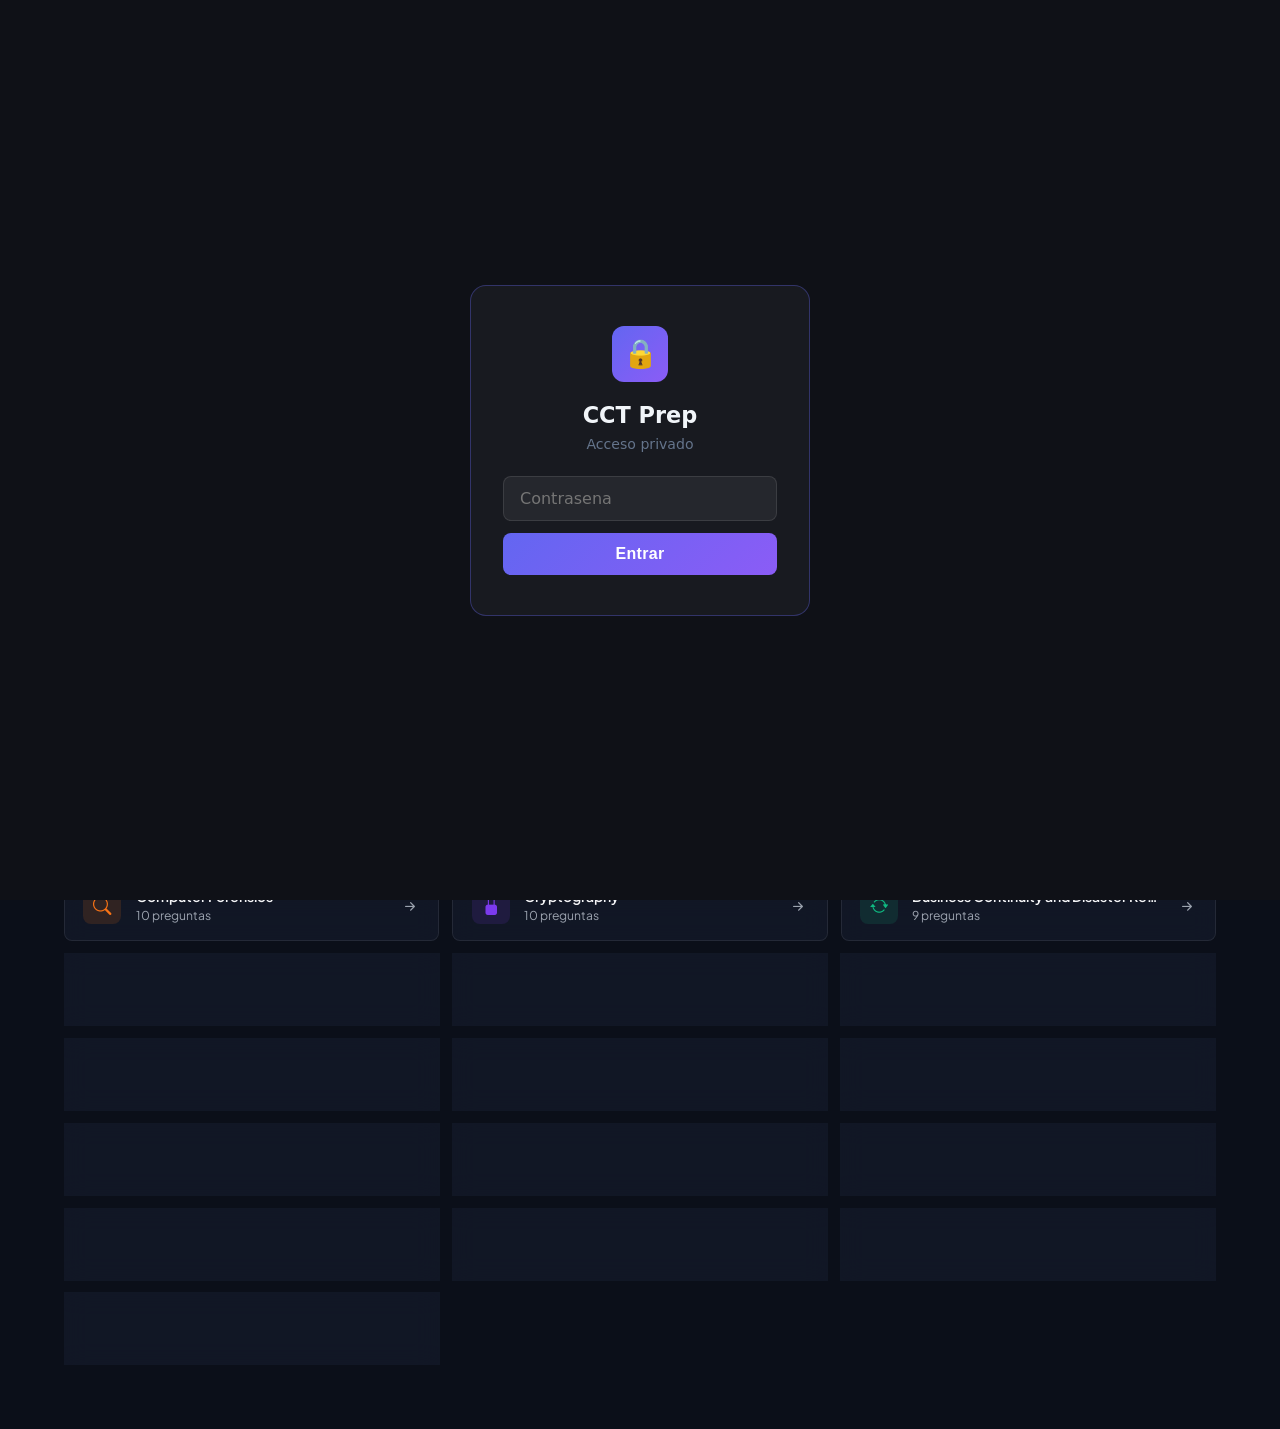
==== index.html @ 4f944b1f "Add password gate" ====
<!DOCTYPE html>
<html lang="es">
<head>
  <meta charset="UTF-8">
  <meta name="viewport" content="width=device-width, initial-scale=1.0">
  <title>CCT Prep — Dashboard</title>
  <link rel="stylesheet" href="style.css">
  <link rel="stylesheet" href="https://cdn.jsdelivr.net/npm/bootstrap-icons@1.11.3/font/bootstrap-icons.min.css">
  <link rel="manifest" href="manifest.json">
  <meta name="theme-color" content="#6366f1">
  <meta name="apple-mobile-web-app-capable" content="yes">
  <meta name="apple-mobile-web-app-status-bar-style" content="black-translucent">
  <meta name="apple-mobile-web-app-title" content="CCT Prep">
  <link rel="apple-touch-icon" href="icon-192.png">
  <script>if('serviceWorker' in navigator) navigator.serviceWorker.register('sw.js');</script>
</head>
<body>
<div id="g" style="position:fixed;inset:0;z-index:9999;background:#0f1117;display:flex;align-items:center;justify-content:center;font-family:system-ui,sans-serif;">
  <div style="background:rgba(255,255,255,0.04);border:1px solid rgba(99,102,241,0.35);border-radius:16px;padding:2.5rem 2rem;width:min(340px,90vw);text-align:center;">
    <div style="width:56px;height:56px;background:linear-gradient(135deg,#6366f1,#8b5cf6);border-radius:12px;display:flex;align-items:center;justify-content:center;margin:0 auto 1.25rem;font-size:1.75rem;">&#128274;</div>
    <h2 style="color:#f1f5f9;margin:0 0 0.5rem;font-size:1.4rem;font-weight:700;">CCT Prep</h2>
    <p style="color:#64748b;font-size:0.88rem;margin:0 0 1.5rem;">Acceso privado</p>
    <input id="pi" type="password" placeholder="Contrasena" autocomplete="current-password" autofocus
      style="width:100%;box-sizing:border-box;background:rgba(255,255,255,0.06);border:1px solid rgba(255,255,255,0.1);border-radius:8px;padding:0.75rem 1rem;color:#f1f5f9;font-size:1rem;outline:none;margin-bottom:0.75rem;font-family:inherit;">
    <button onclick="ca()"
      style="width:100%;background:linear-gradient(135deg,#6366f1,#8b5cf6);border:none;border-radius:8px;padding:0.75rem;color:white;font-size:1rem;font-weight:600;cursor:pointer;letter-spacing:0.3px;">
      Entrar
    </button>
    <p id="pe" style="color:#ef4444;font-size:0.85rem;margin:0.75rem 0 0;display:none;">Contrasena incorrecta</p>
  </div>
</div>
<script>
  (function(){
    if(localStorage.getItem('cct_auth')==='1'){
      document.getElementById('g').style.display='none';return;
    }
    document.getElementById('pi').addEventListener('keydown',function(e){
      if(e.key==='Enter')ca();
    });
  })();
  function ca(){
    if(document.getElementById('pi').value==='CCT2025'){
      localStorage.setItem('cct_auth','1');
      document.getElementById('g').style.display='none';
    }else{
      document.getElementById('pe').style.display='block';
      document.getElementById('pi').value='';
      document.getElementById('pi').focus();
    }
  }
</script>

  <nav class="navbar">
    <a href="index.html" class="brand">
      <div class="brand-icon"><i class="bi bi-shield-lock-fill"></i></div>
      <div class="brand-title">CCT<span>Prep</span></div>
    </a>
    <div class="nav-links">
      <a href="index.html" class="nav-link active"><i class="bi bi-grid-fill"></i> Inicio</a>
      <a href="quiz.html" class="nav-link"><i class="bi bi-play-circle-fill"></i> Quiz</a>
      <a href="commands.html" class="nav-link"><i class="bi bi-terminal-fill"></i> Comandos</a>
    </div>
  </nav>

  <div class="container">

    <!-- HERO -->
    <div class="hero-card">
      <div class="hero-left">
        <div class="hero-badge"><i class="bi bi-award-fill"></i> EC-Council Certification</div>
        <h1 class="hero-title">Certified<br>Cybersecurity<br>Technician <span>C|CT</span></h1>
        <p class="hero-desc">
          Practica con <strong>296</strong> preguntas distribuidas en
          <strong>22</strong> dominios del temario oficial. Repasa los fallos, aprende los comandos y llega preparado al examen.
        </p>
        <div class="hero-actions">
          <a href="quiz.html?mode=all" class="btn btn-primary btn-lg">
            <i class="bi bi-lightning-charge-fill"></i> Simulacro Completo
          </a>
          <a href="commands.html" class="btn btn-secondary btn-lg">
            <i class="bi bi-terminal-fill"></i> Estudiar Comandos
          </a>
        </div>
      </div>
      <div class="hero-right">
        <div class="hero-stats">
          <div class="hero-stat">
            <div class="hero-stat-val">296</div>
            <div class="hero-stat-lbl">Preguntas</div>
          </div>
          <div class="hero-stat-divider"></div>
          <div class="hero-stat">
            <div class="hero-stat-val">22</div>
            <div class="hero-stat-lbl">Dominios</div>
          </div>
          <div class="hero-stat-divider"></div>
          <div class="hero-stat">
            <div class="hero-stat-val" id="stat-acc">--%</div>
            <div class="hero-stat-lbl">Precisión</div>
          </div>
          <div class="hero-stat-divider"></div>
          <div class="hero-stat">
            <div class="hero-stat-val" id="stat-streak">0</div>
            <div class="hero-stat-lbl">Racha</div>
          </div>
        </div>
      </div>
    </div>

    <!-- DOMAIN GRID -->
    <div class="section-header">
      <h2 class="section-title">Practicar por Dominio</h2>
      <p class="section-subtitle">Selecciona un módulo para un quiz enfocado exclusivamente en ese área</p>
    </div>

    <div class="domain-grid">
            <a href="quiz.html?domain=Network%20Security%20Controls" class="domain-card" data-domain="Network Security Controls">
        <div class="domain-card-icon"><i class="bi bi-folder-fill"></i></div>
        <div class="domain-card-body">
          <div class="domain-card-name">Network Security Controls</div>
          <div class="domain-card-count">43 preguntas</div>
        </div>
        <div class="domain-card-arrow"><i class="bi bi-arrow-right-short"></i></div>
      </a>
      <a href="quiz.html?domain=Network%20Monitoring%20and%20Analysis" class="domain-card" data-domain="Network Monitoring and Analysis">
        <div class="domain-card-icon"><i class="bi bi-folder-fill"></i></div>
        <div class="domain-card-body">
          <div class="domain-card-name">Network Monitoring and Analysis</div>
          <div class="domain-card-count">36 preguntas</div>
        </div>
        <div class="domain-card-arrow"><i class="bi bi-arrow-right-short"></i></div>
      </a>
      <a href="quiz.html?domain=Information%20Security%20Threats%20and%20Attacks" class="domain-card" data-domain="Information Security Threats and Attacks">
        <div class="domain-card-icon"><i class="bi bi-folder-fill"></i></div>
        <div class="domain-card-body">
          <div class="domain-card-name">Information Security Threats and Attacks</div>
          <div class="domain-card-count">32 preguntas</div>
        </div>
        <div class="domain-card-arrow"><i class="bi bi-arrow-right-short"></i></div>
      </a>
      <a href="quiz.html?domain=Application%20Security%20and%20Cloud%20Computing" class="domain-card" data-domain="Application Security and Cloud Computing">
        <div class="domain-card-icon"><i class="bi bi-folder-fill"></i></div>
        <div class="domain-card-body">
          <div class="domain-card-name">Application Security and Cloud Computing</div>
          <div class="domain-card-count">25 preguntas</div>
        </div>
        <div class="domain-card-arrow"><i class="bi bi-arrow-right-short"></i></div>
      </a>
      <a href="quiz.html?domain=Data%20Security" class="domain-card" data-domain="Data Security">
        <div class="domain-card-icon"><i class="bi bi-folder-fill"></i></div>
        <div class="domain-card-body">
          <div class="domain-card-name">Data Security</div>
          <div class="domain-card-count">23 preguntas</div>
        </div>
        <div class="domain-card-arrow"><i class="bi bi-arrow-right-short"></i></div>
      </a>
      <a href="quiz.html?domain=Network%20Security%20Fundamentals" class="domain-card" data-domain="Network Security Fundamentals">
        <div class="domain-card-icon"><i class="bi bi-folder-fill"></i></div>
        <div class="domain-card-body">
          <div class="domain-card-name">Network Security Fundamentals</div>
          <div class="domain-card-count">11 preguntas</div>
        </div>
        <div class="domain-card-arrow"><i class="bi bi-arrow-right-short"></i></div>
      </a>
      <a href="quiz.html?domain=Computer%20Forensics" class="domain-card" data-domain="Computer Forensics">
        <div class="domain-card-icon"><i class="bi bi-folder-fill"></i></div>
        <div class="domain-card-body">
          <div class="domain-card-name">Computer Forensics</div>
          <div class="domain-card-count">10 preguntas</div>
        </div>
        <div class="domain-card-arrow"><i class="bi bi-arrow-right-short"></i></div>
      </a>
      <a href="quiz.html?domain=Cryptography" class="domain-card" data-domain="Cryptography">
        <div class="domain-card-icon"><i class="bi bi-folder-fill"></i></div>
        <div class="domain-card-body">
          <div class="domain-card-name">Cryptography</div>
          <div class="domain-card-count">10 preguntas</div>
        </div>
        <div class="domain-card-arrow"><i class="bi bi-arrow-right-short"></i></div>
      </a>
      <a href="quiz.html?domain=Business%20Continuity%20and%20Disaster%20Recovery" class="domain-card" data-domain="Business Continuity and Disaster Recovery">
        <div class="domain-card-icon"><i class="bi bi-folder-fill"></i></div>
        <div class="domain-card-body">
          <div class="domain-card-name">Business Continuity and Disaster Recovery</div>
          <div class="domain-card-count">9 preguntas</div>
        </div>
        <div class="domain-card-arrow"><i class="bi bi-arrow-right-short"></i></div>
      </a>
      <a href="quiz.html?domain=Risk%20Management" class="domain-card" data-domain="Risk Management">
        <div class="domain-card-icon"><i class="bi bi-folder-fill"></i></div>
        <div class="domain-card-body">
          <div class="domain-card-name">Risk Management</div>
          <div class="domain-card-count">9 preguntas</div>
        </div>
        <div class="domain-card-arrow"><i class="bi bi-arrow-right-short"></i></div>
      </a>
      <a href="quiz.html?domain=Identification%2C%20Authentication%20and%20Authorization" class="domain-card" data-domain="Identification, Authentication and Authorization">
        <div class="domain-card-icon"><i class="bi bi-folder-fill"></i></div>
        <div class="domain-card-body">
          <div class="domain-card-name">Identification, Authentication and Authorization</div>
          <div class="domain-card-count">8 preguntas</div>
        </div>
        <div class="domain-card-arrow"><i class="bi bi-arrow-right-short"></i></div>
      </a>
      <a href="quiz.html?domain=IoT%20and%20OT%20Security" class="domain-card" data-domain="IoT and OT Security">
        <div class="domain-card-icon"><i class="bi bi-folder-fill"></i></div>
        <div class="domain-card-body">
          <div class="domain-card-name">IoT and OT Security</div>
          <div class="domain-card-count">8 preguntas</div>
        </div>
        <div class="domain-card-arrow"><i class="bi bi-arrow-right-short"></i></div>
      </a>
      <a href="quiz.html?domain=Network%20Security%20Controls%20-%20Administrative" class="domain-card" data-domain="Network Security Controls - Administrative">
        <div class="domain-card-icon"><i class="bi bi-folder-fill"></i></div>
        <div class="domain-card-body">
          <div class="domain-card-name">Network Security Controls - Administrative</div>
          <div class="domain-card-count">8 preguntas</div>
        </div>
        <div class="domain-card-arrow"><i class="bi bi-arrow-right-short"></i></div>
      </a>
      <a href="quiz.html?domain=Network%20Security%20Assessment" class="domain-card" data-domain="Network Security Assessment">
        <div class="domain-card-icon"><i class="bi bi-folder-fill"></i></div>
        <div class="domain-card-body">
          <div class="domain-card-name">Network Security Assessment</div>
          <div class="domain-card-count">8 preguntas</div>
        </div>
        <div class="domain-card-arrow"><i class="bi bi-arrow-right-short"></i></div>
      </a>
      <a href="quiz.html?domain=Mobile%20Device%20Security" class="domain-card" data-domain="Mobile Device Security">
        <div class="domain-card-icon"><i class="bi bi-folder-fill"></i></div>
        <div class="domain-card-body">
          <div class="domain-card-name">Mobile Device Security</div>
          <div class="domain-card-count">8 preguntas</div>
        </div>
        <div class="domain-card-arrow"><i class="bi bi-arrow-right-short"></i></div>
      </a>
      <a href="quiz.html?domain=Incident%20Response" class="domain-card" data-domain="Incident Response">
        <div class="domain-card-icon"><i class="bi bi-folder-fill"></i></div>
        <div class="domain-card-body">
          <div class="domain-card-name">Incident Response</div>
          <div class="domain-card-count">8 preguntas</div>
        </div>
        <div class="domain-card-arrow"><i class="bi bi-arrow-right-short"></i></div>
      </a>
      <a href="quiz.html?domain=Network%20Security%20Controls%20-%20Physical" class="domain-card" data-domain="Network Security Controls - Physical">
        <div class="domain-card-icon"><i class="bi bi-folder-fill"></i></div>
        <div class="domain-card-body">
          <div class="domain-card-name">Network Security Controls - Physical</div>
          <div class="domain-card-count">8 preguntas</div>
        </div>
        <div class="domain-card-arrow"><i class="bi bi-arrow-right-short"></i></div>
      </a>
      <a href="quiz.html?domain=Wireless%20Device%20Security" class="domain-card" data-domain="Wireless Device Security">
        <div class="domain-card-icon"><i class="bi bi-folder-fill"></i></div>
        <div class="domain-card-body">
          <div class="domain-card-name">Wireless Device Security</div>
          <div class="domain-card-count">7 preguntas</div>
        </div>
        <div class="domain-card-arrow"><i class="bi bi-arrow-right-short"></i></div>
      </a>
      <a href="quiz.html?domain=Network%20Troubleshooting" class="domain-card" data-domain="Network Troubleshooting">
        <div class="domain-card-icon"><i class="bi bi-folder-fill"></i></div>
        <div class="domain-card-body">
          <div class="domain-card-name">Network Troubleshooting</div>
          <div class="domain-card-count">7 preguntas</div>
        </div>
        <div class="domain-card-arrow"><i class="bi bi-arrow-right-short"></i></div>
      </a>
      <a href="quiz.html?domain=Network%20Traffic%20Monitoring" class="domain-card" data-domain="Network Traffic Monitoring">
        <div class="domain-card-icon"><i class="bi bi-folder-fill"></i></div>
        <div class="domain-card-body">
          <div class="domain-card-name">Network Traffic Monitoring</div>
          <div class="domain-card-count">6 preguntas</div>
        </div>
        <div class="domain-card-arrow"><i class="bi bi-arrow-right-short"></i></div>
      </a>
      <a href="quiz.html?domain=Network%20Logs%20Monitoring%20and%20Analysis" class="domain-card" data-domain="Network Logs Monitoring and Analysis">
        <div class="domain-card-icon"><i class="bi bi-folder-fill"></i></div>
        <div class="domain-card-body">
          <div class="domain-card-name">Network Logs Monitoring and Analysis</div>
          <div class="domain-card-count">6 preguntas</div>
        </div>
        <div class="domain-card-arrow"><i class="bi bi-arrow-right-short"></i></div>
      </a>
      <a href="quiz.html?domain=Wireless%20Network%20Security" class="domain-card" data-domain="Wireless Network Security">
        <div class="domain-card-icon"><i class="bi bi-folder-fill"></i></div>
        <div class="domain-card-body">
          <div class="domain-card-name">Wireless Network Security</div>
          <div class="domain-card-count">6 preguntas</div>
        </div>
        <div class="domain-card-arrow"><i class="bi bi-arrow-right-short"></i></div>
      </a>
    </div>

  </div>

  <script>
    const DOMAIN_CFG = {
      'Threat': { icon: 'bi-bug-fill', c: '#ef4444', bg: 'rgba(239,68,68,.13)' },
      'Fundamental': { icon: 'bi-diagram-3-fill', c: '#6366f1', bg: 'rgba(99,102,241,.13)' },
      'Control': { icon: 'bi-shield-fill-check', c: '#8b5cf6', bg: 'rgba(139,92,246,.13)' },
      'Monitoring': { icon: 'bi-activity', c: '#06b6d4', bg: 'rgba(6,182,212,.13)' },
      'Application': { icon: 'bi-code-slash', c: '#10b981', bg: 'rgba(16,185,129,.13)' },
      'Cloud': { icon: 'bi-cloud-fill', c: '#38bdf8', bg: 'rgba(56,189,248,.13)' },
      'Data': { icon: 'bi-database-fill-lock', c: '#f59e0b', bg: 'rgba(245,158,11,.13)' },
      'Wireless': { icon: 'bi-wifi', c: '#34d399', bg: 'rgba(52,211,153,.13)' },
      'Access': { icon: 'bi-person-badge-fill', c: '#a78bfa', bg: 'rgba(167,139,250,.13)' },
      'Identification': { icon: 'bi-person-badge-fill', c: '#a78bfa', bg: 'rgba(167,139,250,.13)' },
      'IoT': { icon: 'bi-cpu-fill', c: '#fbbf24', bg: 'rgba(251,191,36,.13)' },
      'Forensic': { icon: 'bi-search', c: '#f97316', bg: 'rgba(249,115,22,.13)' },
      'Continuity': { icon: 'bi-arrow-repeat', c: '#10b981', bg: 'rgba(16,185,129,.13)' },
      'Risk': { icon: 'bi-graph-up-arrow', c: '#ec4899', bg: 'rgba(236,72,153,.13)' },
      'Cryptograph': { icon: 'bi-lock-fill', c: '#7c3aed', bg: 'rgba(124,58,237,.13)' },
      'Incident': { icon: 'bi-lightning-charge-fill', c: '#ef4444', bg: 'rgba(239,68,68,.13)' },
      'Assessment': { icon: 'bi-bullseye', c: '#f97316', bg: 'rgba(249,115,22,.13)' },
      'Mobile': { icon: 'bi-phone-fill', c: '#38bdf8', bg: 'rgba(56,189,248,.13)' },
      'Troubleshoot': { icon: 'bi-tools', c: '#6366f1', bg: 'rgba(99,102,241,.13)' },
      'Traffic': { icon: 'bi-speedometer2', c: '#06b6d4', bg: 'rgba(6,182,212,.13)' },
      'Log': { icon: 'bi-journal-code', c: '#8b5cf6', bg: 'rgba(139,92,246,.13)' },
      'Physical': { icon: 'bi-building-lock', c: '#d97706', bg: 'rgba(217,119,6,.13)' },
      'Administrative': { icon: 'bi-file-earmark-text-fill', c: '#64748b', bg: 'rgba(100,116,139,.13)' },
    };

    function getDomainCfg(name) {
      for (const [kw, cfg] of Object.entries(DOMAIN_CFG)) {
        if (name.includes(kw)) return cfg;
      }
      return { icon: 'bi-folder-fill', c: '#6366f1', bg: 'rgba(99,102,241,.13)' };
    }

    document.addEventListener('DOMContentLoaded', () => {
      document.querySelectorAll('.domain-card').forEach(card => {
        const cfg = getDomainCfg(card.dataset.domain);
        const iconEl = card.querySelector('.domain-card-icon');
        iconEl.innerHTML = `<i class="bi ${cfg.icon}"></i>`;
        iconEl.style.color = cfg.c;
        iconEl.style.background = cfg.bg;
      });

      const stats = JSON.parse(localStorage.getItem('cct_stats') || '{"attempts":0,"corrects":0,"streak":0}');
      if (stats.attempts > 0) {
        const acc = Math.round((stats.corrects / stats.attempts) * 100);
        document.getElementById('stat-acc').textContent = acc + '%';
      }
      document.getElementById('stat-streak').textContent = stats.streak || 0;
    });
  </script>
</body>
</html>
---- style.css ----
@import url('https://fonts.googleapis.com/css2?family=Plus+Jakarta+Sans:wght@300;400;500;600;700;800&display=swap');

:root {
  --bg-color: #0b0f19;
  --card-bg: rgba(22, 28, 45, 0.65);
  --card-border: rgba(255, 255, 255, 0.08);
  
  --primary: #6366f1;
  --primary-glow: rgba(99, 102, 241, 0.15);
  --primary-gradient: linear-gradient(135deg, #6366f1 0%, #8b5cf6 100%);
  
  --success: #10b981;
  --success-glow: rgba(16, 185, 129, 0.15);
  --success-border: rgba(16, 185, 129, 0.3);
  
  --danger: #ef4444;
  --danger-glow: rgba(239, 68, 68, 0.15);
  --danger-border: rgba(239, 68, 68, 0.3);
  
  --warning: #f59e0b;
  --warning-glow: rgba(245, 158, 11, 0.15);
  
  --text-main: #f3f4f6;
  --text-muted: #9ca3af;
  --text-dark: #1f2937;
  
  --font-family: 'Plus Jakarta Sans', -apple-system, BlinkMacSystemFont, "Segoe UI", Roboto, sans-serif;
  --radius-sm: 8px;
  --radius-md: 16px;
  --radius-lg: 24px;
  --shadow-premium: 0 8px 32px 0 rgba(0, 0, 0, 0.37);
  --transition: all 0.3s cubic-bezier(0.4, 0, 0.2, 1);
}

* {
  box-sizing: border-box;
  margin: 0;
  padding: 0;
}

body {
  font-family: var(--font-family);
  background-color: var(--bg-color);
  color: var(--text-main);
  min-height: 100vh;
  display: flex;
  flex-direction: column;
  overflow-x: hidden;
  background-image: 
    radial-gradient(at 0% 0%, rgba(99, 102, 241, 0.12) 0px, transparent 50%),
    radial-gradient(at 100% 100%, rgba(139, 92, 246, 0.12) 0px, transparent 50%);
  background-attachment: fixed;
}

/* Navbar */
.navbar {
  display: flex;
  justify-content: space-between;
  align-items: center;
  padding: 1.5rem 2rem;
  background: rgba(11, 15, 25, 0.7);
  backdrop-filter: blur(12px);
  -webkit-backdrop-filter: blur(12px);
  border-bottom: 1px solid var(--card-border);
  position: sticky;
  top: 0;
  z-index: 100;
}

.brand {
  display: flex;
  align-items: center;
  gap: 0.75rem;
  text-decoration: none;
  color: var(--text-main);
  font-weight: 700;
  font-size: 1.35rem;
  letter-spacing: -0.5px;
}

.brand-icon {
  background: var(--primary-gradient);
  color: white;
  width: 36px;
  height: 36px;
  border-radius: var(--radius-sm);
  display: flex;
  align-items: center;
  justify-content: center;
  font-size: 1.25rem;
  box-shadow: 0 0 15px rgba(99, 102, 241, 0.4);
}

.brand-title span {
  background: var(--primary-gradient);
  -webkit-background-clip: text;
  -webkit-text-fill-color: transparent;
}

.nav-links {
  display: flex;
  gap: 1.5rem;
  align-items: center;
}

.nav-link {
  color: var(--text-muted);
  text-decoration: none;
  font-weight: 500;
  font-size: 0.95rem;
  transition: var(--transition);
  padding: 0.5rem 1rem;
  border-radius: var(--radius-sm);
}

.nav-link:hover, .nav-link.active {
  color: var(--text-main);
  background: rgba(255, 255, 255, 0.05);
}

/* Contenedor Principal */
.container {
  width: 100%;
  max-width: 1200px;
  margin: 0 auto;
  padding: 2rem 1.5rem;
  flex: 1;
}

/* Glassmorphism Card */
.card {
  background: var(--card-bg);
  border: 1px solid var(--card-border);
  border-radius: var(--radius-md);
  padding: 2.25rem;
  backdrop-filter: blur(16px);
  -webkit-backdrop-filter: blur(16px);
  box-shadow: var(--shadow-premium);
  transition: var(--transition);
  position: relative;
  overflow: hidden;
}

.card:hover {
  border-color: rgba(99, 102, 241, 0.2);
}

/* Títulos y Subtítulos */
h1 {
  font-size: 2.5rem;
  font-weight: 800;
  margin-bottom: 0.5rem;
  letter-spacing: -1px;
  line-height: 1.2;
}

h2 {
  font-size: 1.75rem;
  font-weight: 700;
  margin-bottom: 1.5rem;
}

.lead {
  color: var(--text-muted);
  font-size: 1.1rem;
  margin-bottom: 2rem;
  line-height: 1.6;
}

/* Botones Premium */
.btn {
  display: inline-flex;
  align-items: center;
  justify-content: center;
  gap: 0.5rem;
  font-family: var(--font-family);
  font-weight: 600;
  font-size: 0.95rem;
  padding: 0.75rem 1.5rem;
  border-radius: var(--radius-sm);
  border: 1px solid transparent;
  cursor: pointer;
  transition: var(--transition);
  text-decoration: none;
}

.btn-primary {
  background: var(--primary-gradient);
  color: white;
  box-shadow: 0 4px 15px rgba(99, 102, 241, 0.35);
}

.btn-primary:hover {
  transform: translateY(-2px);
  box-shadow: 0 6px 20px rgba(99, 102, 241, 0.5);
}

.btn-secondary {
  background: rgba(255, 255, 255, 0.08);
  color: var(--text-main);
  border: 1px solid var(--card-border);
}

.btn-secondary:hover {
  background: rgba(255, 255, 255, 0.15);
  transform: translateY(-2px);
}

.btn:active {
  transform: translateY(0);
}

/* Grid del Dashboard */
.dashboard-grid {
  display: grid;
  grid-template-columns: 2fr 1fr;
  gap: 2rem;
}

@media (max-width: 900px) {
  .dashboard-grid {
    grid-template-columns: 1fr;
  }
}

.stats-panel {
  display: grid;
  grid-template-columns: repeat(auto-fit, minmax(200px, 1fr));
  gap: 1.5rem;
  margin-bottom: 2rem;
}

.stat-card {
  background: rgba(255, 255, 255, 0.03);
  border: 1px solid var(--card-border);
  border-radius: var(--radius-md);
  padding: 1.5rem;
  text-align: center;
  transition: var(--transition);
}

.stat-card:hover {
  transform: translateY(-4px);
  background: rgba(255, 255, 255, 0.05);
}

.stat-value {
  font-size: 2.25rem;
  font-weight: 800;
  margin-bottom: 0.25rem;
  background: var(--primary-gradient);
  -webkit-background-clip: text;
  -webkit-text-fill-color: transparent;
}

.stat-label {
  font-size: 0.85rem;
  color: var(--text-muted);
  text-transform: uppercase;
  letter-spacing: 1px;
}

/* Selección de Dominios */
.domain-list {
  display: flex;
  flex-direction: column;
  gap: 1rem;
}

.domain-item {
  display: flex;
  justify-content: space-between;
  align-items: center;
  padding: 1rem 1.25rem;
  background: rgba(255, 255, 255, 0.03);
  border: 1px solid var(--card-border);
  border-radius: var(--radius-sm);
  cursor: pointer;
  transition: var(--transition);
}

.domain-item:hover {
  background: rgba(99, 102, 241, 0.06);
  border-color: rgba(99, 102, 241, 0.3);
  transform: translateX(5px);
}

.domain-info {
  display: flex;
  align-items: center;
  gap: 0.75rem;
}

.domain-icon {
  color: var(--primary);
  font-size: 1.2rem;
}

.domain-name {
  font-weight: 600;
  font-size: 0.95rem;
}

.domain-badge {
  background: rgba(99, 102, 241, 0.15);
  color: var(--primary);
  padding: 0.25rem 0.6rem;
  border-radius: 20px;
  font-size: 0.8rem;
  font-weight: 600;
}

/* Quiz Interface */
.quiz-header {
  display: flex;
  justify-content: space-between;
  align-items: center;
  margin-bottom: 1.75rem;
  border-bottom: 1px solid var(--card-border);
  padding-bottom: 1rem;
}

.quiz-meta {
  display: flex;
  gap: 1rem;
  align-items: center;
}

.progress-bar-container {
  width: 100%;
  height: 6px;
  background: rgba(255, 255, 255, 0.08);
  border-radius: 10px;
  margin-bottom: 2rem;
  overflow: hidden;
}

.progress-bar-fill {
  height: 100%;
  background: var(--primary-gradient);
  width: 0%;
  transition: width 0.4s cubic-bezier(0.4, 0, 0.2, 1);
  box-shadow: 0 0 10px rgba(99, 102, 241, 0.5);
}

.question-domain {
  display: inline-block;
  padding: 0.35rem 0.75rem;
  background: rgba(99, 102, 241, 0.12);
  color: var(--primary);
  border-radius: 20px;
  font-size: 0.75rem;
  font-weight: 700;
  text-transform: uppercase;
  letter-spacing: 1px;
  margin-bottom: 1.25rem;
}

.question-text {
  font-size: 1.35rem;
  font-weight: 600;
  line-height: 1.5;
  margin-bottom: 2rem;
}

/* Opciones del Quiz */
.options-list {
  display: flex;
  flex-direction: column;
  gap: 1rem;
  margin-bottom: 2rem;
}

.option-card {
  display: flex;
  align-items: flex-start;
  gap: 1rem;
  padding: 1.15rem 1.5rem;
  background: rgba(255, 255, 255, 0.03);
  border: 1px solid var(--card-border);
  border-radius: var(--radius-sm);
  cursor: pointer;
  transition: var(--transition);
  text-align: left;
}

.option-card:hover {
  background: rgba(255, 255, 255, 0.06);
  border-color: rgba(255, 255, 255, 0.2);
}

.option-letter {
  background: rgba(255, 255, 255, 0.08);
  color: var(--text-main);
  width: 28px;
  height: 28px;
  border-radius: 50%;
  display: flex;
  align-items: center;
  justify-content: center;
  font-weight: 700;
  font-size: 0.85rem;
  flex-shrink: 0;
  transition: var(--transition);
}

.option-card.selected {
  background: var(--primary-glow);
  border-color: var(--primary);
}

.option-card.selected .option-letter {
  background: var(--primary);
  color: white;
}

/* Clases de Feedback */
.option-card.correct {
  background: var(--success-glow) !important;
  border-color: var(--success) !important;
}

.option-card.correct .option-letter {
  background: var(--success) !important;
  color: white !important;
}

.option-card.incorrect {
  background: var(--danger-glow) !important;
  border-color: var(--danger) !important;
}

.option-card.incorrect .option-letter {
  background: var(--danger) !important;
  color: white !important;
}

.feedback-area {
  margin-top: 1.5rem;
  padding: 1.5rem;
  border-radius: var(--radius-sm);
  border: 1px dashed transparent;
  display: none;
  animation: slideIn 0.3s cubic-bezier(0.4, 0, 0.2, 1);
}

.feedback-area.correct {
  background: rgba(16, 185, 129, 0.06);
  border-color: var(--success-border);
  display: block;
}

.feedback-area.incorrect {
  background: rgba(239, 68, 68, 0.06);
  border-color: var(--danger-border);
  display: block;
}

.feedback-title {
  display: flex;
  align-items: center;
  gap: 0.5rem;
  font-weight: 700;
  font-size: 1.05rem;
  margin-bottom: 0.5rem;
}

.feedback-area.correct .feedback-title {
  color: var(--success);
}

.feedback-area.incorrect .feedback-title {
  color: var(--danger);
}

.feedback-text {
  font-size: 0.95rem;
  line-height: 1.5;
}

/* Footer de Control */
.quiz-controls {
  display: flex;
  justify-content: space-between;
  align-items: center;
  border-top: 1px solid var(--card-border);
  padding-top: 1.5rem;
  margin-top: 2rem;
}

.quiz-summary-stats {
  display: flex;
  gap: 1.5rem;
  font-size: 0.9rem;
  color: var(--text-muted);
}

.summary-stat span {
  font-weight: 700;
  color: var(--text-main);
}

/* Consola de Administración */
.admin-tabs {
  display: flex;
  gap: 1rem;
  margin-bottom: 2rem;
  border-bottom: 1px solid var(--card-border);
  padding-bottom: 1rem;
}

.admin-tab {
  background: transparent;
  border: none;
  color: var(--text-muted);
  font-family: var(--font-family);
  font-weight: 600;
  font-size: 1rem;
  padding: 0.5rem 1rem;
  cursor: pointer;
  position: relative;
  transition: var(--transition);
}

.admin-tab.active {
  color: var(--text-main);
}

.admin-tab.active::after {
  content: '';
  position: absolute;
  bottom: -17px;
  left: 0;
  right: 0;
  height: 2px;
  background: var(--primary-gradient);
}

.admin-section {
  display: none;
}

.admin-section.active {
  display: block;
}

.form-group {
  margin-bottom: 1.5rem;
}

.form-group label {
  display: block;
  font-size: 0.9rem;
  font-weight: 600;
  margin-bottom: 0.5rem;
  color: var(--text-muted);
}

.form-control {
  width: 100%;
  background: rgba(255, 255, 255, 0.04);
  border: 1px solid var(--card-border);
  border-radius: var(--radius-sm);
  padding: 0.75rem 1rem;
  color: var(--text-main);
  font-family: var(--font-family);
  font-size: 0.95rem;
  transition: var(--transition);
}

.form-control:focus {
  outline: none;
  border-color: var(--primary);
  background: rgba(255, 255, 255, 0.08);
}

textarea.form-control {
  resize: vertical;
  min-height: 100px;
}

.form-row {
  display: grid;
  grid-template-columns: 1fr 1fr;
  gap: 1.5rem;
}

@media (max-width: 600px) {
  .form-row {
    grid-template-columns: 1fr;
  }
}

.options-builder {
  border: 1px solid var(--card-border);
  padding: 1.5rem;
  border-radius: var(--radius-sm);
  margin-bottom: 1.5rem;
  background: rgba(255, 255, 255, 0.01);
}

.question-list-table {
  width: 100%;
  border-collapse: collapse;
  margin-top: 1rem;
}

.question-list-table th, .question-list-table td {
  padding: 1rem;
  text-align: left;
  border-bottom: 1px solid var(--card-border);
}

.question-list-table th {
  color: var(--text-muted);
  font-weight: 600;
  font-size: 0.85rem;
  text-transform: uppercase;
  letter-spacing: 0.5px;
}

.question-list-table td {
  font-size: 0.95rem;
}

.btn-danger-link {
  color: var(--danger);
  background: transparent;
  border: none;
  cursor: pointer;
  font-weight: 600;
  transition: var(--transition);
}

.btn-danger-link:hover {
  text-decoration: underline;
}

/* Editor JSON en Admin */
.json-editor-area {
  font-family: 'Courier New', Courier, monospace;
  font-size: 0.85rem;
  line-height: 1.5;
  background: #060913;
  color: #34d399;
}

/* Animaciones */
@keyframes slideIn {
  from {
    opacity: 0;
    transform: translateY(10px);
  }
  to {
    opacity: 1;
    transform: translateY(0);
  }
}

/* === FEEDBACK MULTI-EXPLICACIÓN === */
.feedback-correct-answer-bar {
  display: flex;
  align-items: flex-start;
  gap: 0.6rem;
  padding: 0.75rem 1rem;
  background: rgba(16, 185, 129, 0.08);
  border: 1px solid rgba(16, 185, 129, 0.25);
  border-radius: var(--radius-sm);
  margin-bottom: 1rem;
  font-size: 0.9rem;
  line-height: 1.4;
}

.feedback-all-title {
  font-weight: 700;
  font-size: 0.78rem;
  text-transform: uppercase;
  letter-spacing: 1px;
  color: var(--text-muted);
  margin-bottom: 0.75rem;
}

.feedback-all-explanations {
  display: flex;
  flex-direction: column;
  gap: 0.6rem;
}

.explanation-item {
  border-radius: var(--radius-sm);
  border: 1px solid;
  overflow: hidden;
}

.explanation-item.exp-correct {
  background: rgba(16, 185, 129, 0.04);
  border-color: rgba(16, 185, 129, 0.25);
}

.explanation-item.exp-incorrect {
  background: rgba(255, 255, 255, 0.015);
  border-color: rgba(255, 255, 255, 0.06);
}

.exp-header {
  display: flex;
  align-items: center;
  gap: 0.6rem;
  padding: 0.55rem 0.85rem;
  border-bottom: 1px solid;
}

.exp-correct .exp-header {
  background: rgba(16, 185, 129, 0.08);
  border-color: rgba(16, 185, 129, 0.15);
}

.exp-incorrect .exp-header {
  background: rgba(255, 255, 255, 0.02);
  border-color: rgba(255, 255, 255, 0.04);
}

.exp-letter {
  width: 22px;
  height: 22px;
  border-radius: 50%;
  display: flex;
  align-items: center;
  justify-content: center;
  font-weight: 700;
  font-size: 0.78rem;
  flex-shrink: 0;
}

.letter-correct {
  background: var(--success);
  color: white;
}

.letter-incorrect {
  background: rgba(255, 255, 255, 0.1);
  color: var(--text-muted);
}

.exp-option-text {
  flex: 1;
  font-weight: 500;
  font-size: 0.87rem;
  color: var(--text-main);
  line-height: 1.4;
}

.exp-badge {
  font-size: 0.72rem;
  font-weight: 700;
  padding: 0.18rem 0.5rem;
  border-radius: 20px;
  flex-shrink: 0;
  white-space: nowrap;
}

.badge-correct {
  background: rgba(16, 185, 129, 0.15);
  color: var(--success);
}

.badge-incorrect {
  background: rgba(255, 255, 255, 0.05);
  color: var(--text-muted);
}

.exp-reason {
  padding: 0.55rem 0.85rem;
  font-size: 0.87rem;
  line-height: 1.55;
  color: var(--text-muted);
}

.exp-correct .exp-reason {
  color: rgba(243, 244, 246, 0.85);
}

/* Confetti overlay */
#confetti-canvas {
  position: fixed;
  top: 0;
  left: 0;
  width: 100%;
  height: 100%;
  pointer-events: none;
  z-index: 1000;
}

/* === HERO CARD (Dashboard) === */
.hero-card {
  background: var(--card-bg);
  border: 1px solid var(--card-border);
  border-radius: var(--radius-lg);
  padding: 3rem 3.5rem;
  display: flex;
  align-items: center;
  gap: 3rem;
  margin-bottom: 2.5rem;
  backdrop-filter: blur(16px);
  -webkit-backdrop-filter: blur(16px);
  position: relative;
  overflow: hidden;
}

.hero-card::before {
  content: '';
  position: absolute;
  top: -40%;
  right: -5%;
  width: 600px;
  height: 600px;
  background: radial-gradient(circle, rgba(99,102,241,0.07) 0%, transparent 65%);
  pointer-events: none;
}

.hero-left { flex: 1; }
.hero-right { flex-shrink: 0; }

.hero-badge {
  display: inline-flex;
  align-items: center;
  gap: 0.5rem;
  padding: 0.3rem 0.9rem;
  background: rgba(99,102,241,0.1);
  border: 1px solid rgba(99,102,241,0.25);
  color: var(--primary);
  border-radius: 20px;
  font-size: 0.75rem;
  font-weight: 700;
  text-transform: uppercase;
  letter-spacing: 1px;
  margin-bottom: 1.25rem;
}

.hero-title {
  font-size: 2.75rem;
  font-weight: 800;
  line-height: 1.15;
  letter-spacing: -1.5px;
  margin-bottom: 1rem;
}

.hero-title span {
  background: var(--primary-gradient);
  -webkit-background-clip: text;
  -webkit-text-fill-color: transparent;
}

.hero-desc {
  color: var(--text-muted);
  font-size: 1rem;
  line-height: 1.7;
  margin-bottom: 2rem;
  max-width: 480px;
}

.hero-actions {
  display: flex;
  gap: 0.75rem;
  flex-wrap: wrap;
}

.btn-lg {
  padding: 0.85rem 1.6rem;
  font-size: 0.95rem;
}

.hero-stats {
  display: flex;
  align-items: center;
  gap: 1.75rem;
  background: rgba(255,255,255,0.025);
  border: 1px solid var(--card-border);
  border-radius: var(--radius-md);
  padding: 1.75rem 2rem;
}

.hero-stat { text-align: center; min-width: 65px; }

.hero-stat-val {
  font-size: 2.1rem;
  font-weight: 800;
  background: var(--primary-gradient);
  -webkit-background-clip: text;
  -webkit-text-fill-color: transparent;
  line-height: 1.1;
}

.hero-stat-lbl {
  font-size: 0.7rem;
  color: var(--text-muted);
  text-transform: uppercase;
  letter-spacing: 0.5px;
  margin-top: 0.25rem;
}

.hero-stat-divider {
  width: 1px;
  height: 36px;
  background: var(--card-border);
}

/* === SECTION HEADER === */
.section-header { margin-bottom: 1.25rem; }

.section-title {
  font-size: 1.35rem;
  font-weight: 700;
  margin-bottom: 0.2rem;
}

.section-subtitle {
  color: var(--text-muted);
  font-size: 0.88rem;
}

/* === DOMAIN GRID (Dashboard) === */
.domain-grid {
  display: grid;
  grid-template-columns: repeat(auto-fill, minmax(285px, 1fr));
  gap: 0.8rem;
  margin-bottom: 2rem;
}

.domain-card {
  display: flex;
  align-items: center;
  gap: 0.9rem;
  padding: 1rem 1.15rem;
  background: var(--card-bg);
  border: 1px solid var(--card-border);
  border-radius: var(--radius-sm);
  text-decoration: none;
  color: var(--text-main);
  transition: var(--transition);
  backdrop-filter: blur(12px);
  -webkit-backdrop-filter: blur(12px);
}

.domain-card:hover {
  border-color: rgba(99,102,241,0.35);
  background: rgba(99,102,241,0.04);
  transform: translateY(-2px);
  box-shadow: 0 4px 16px rgba(0,0,0,0.2);
}

.domain-card-icon {
  width: 38px;
  height: 38px;
  border-radius: var(--radius-sm);
  display: flex;
  align-items: center;
  justify-content: center;
  font-size: 1.15rem;
  flex-shrink: 0;
}

.domain-card-body { flex: 1; min-width: 0; }

.domain-card-name {
  font-weight: 600;
  font-size: 0.88rem;
  white-space: nowrap;
  overflow: hidden;
  text-overflow: ellipsis;
}

.domain-card-count {
  font-size: 0.76rem;
  color: var(--text-muted);
  margin-top: 0.1rem;
}

.domain-card-arrow {
  color: var(--text-muted);
  font-size: 1.25rem;
  flex-shrink: 0;
  transition: transform 0.2s, color 0.2s;
}

.domain-card:hover .domain-card-arrow {
  transform: translateX(3px);
  color: var(--primary);
}

/* === KEYBOARD HINT (Quiz) === */
.kbd-hint {
  display: inline-flex;
  align-items: center;
  gap: 0.35rem;
  font-size: 0.75rem;
  color: var(--text-muted);
}

.kbd {
  background: rgba(255,255,255,0.07);
  border: 1px solid rgba(255,255,255,0.12);
  border-radius: 4px;
  padding: 0.08rem 0.42rem;
  font-family: 'Courier New', monospace;
  font-size: 0.72rem;
  color: var(--text-main);
}

/* === COMMANDS: SEARCH BAR === */
.cmd-search-bar {
  position: sticky;
  top: 73px;
  z-index: 50;
  background: rgba(11,15,25,0.85);
  backdrop-filter: blur(12px);
  -webkit-backdrop-filter: blur(12px);
  border-bottom: 1px solid var(--card-border);
  padding: 1rem 0;
  margin-bottom: 1.5rem;
}

.cmd-search-inner {
  display: flex;
  gap: 0.75rem;
  align-items: center;
  max-width: 1100px;
  margin: 0 auto;
  padding: 0 1.5rem;
}

.cmd-search-input-wrap {
  position: relative;
  flex: 1;
}

.cmd-search-input-wrap i {
  position: absolute;
  left: 1rem;
  top: 50%;
  transform: translateY(-50%);
  color: var(--text-muted);
  font-size: 1rem;
  pointer-events: none;
}

.cmd-search-input {
  width: 100%;
  background: rgba(255,255,255,0.04);
  border: 1px solid var(--card-border);
  border-radius: var(--radius-sm);
  padding: 0.7rem 1rem 0.7rem 2.75rem;
  color: var(--text-main);
  font-family: var(--font-family);
  font-size: 0.95rem;
  transition: var(--transition);
}

.cmd-search-input::placeholder { color: var(--text-muted); }
.cmd-search-input:focus {
  outline: none;
  border-color: var(--primary);
  background: rgba(255,255,255,0.07);
}

/* === FLASHCARD OVERLAY === */
.flashcard-overlay {
  display: none;
  position: fixed;
  inset: 0;
  background: var(--bg-color);
  background-image:
    radial-gradient(at 0% 0%, rgba(99,102,241,0.12) 0px, transparent 50%),
    radial-gradient(at 100% 100%, rgba(139,92,246,0.12) 0px, transparent 50%);
  z-index: 500;
  flex-direction: column;
}

.flashcard-overlay.active { display: flex; }

.fc-toolbar {
  display: flex;
  justify-content: space-between;
  align-items: center;
  padding: 1.1rem 2rem;
  border-bottom: 1px solid var(--card-border);
  background: rgba(11,15,25,0.8);
  backdrop-filter: blur(12px);
}

.fc-toolbar-left { display: flex; align-items: center; gap: 1rem; }
.fc-toolbar-title { font-weight: 700; font-size: 0.95rem; }
.fc-progress-text { font-size: 0.82rem; color: var(--text-muted); }

.fc-body {
  flex: 1;
  display: flex;
  align-items: center;
  justify-content: center;
  padding: 2rem;
  overflow-y: auto;
}

.fc-card {
  width: 100%;
  max-width: 680px;
  background: var(--card-bg);
  border: 1px solid var(--card-border);
  border-radius: var(--radius-lg);
  padding: 2.5rem;
  backdrop-filter: blur(16px);
  text-align: center;
}

.fc-section-tag {
  display: inline-block;
  padding: 0.28rem 0.8rem;
  background: rgba(99,102,241,0.12);
  color: var(--primary);
  border-radius: 20px;
  font-size: 0.72rem;
  font-weight: 700;
  text-transform: uppercase;
  letter-spacing: 1px;
  margin-bottom: 1.75rem;
}

.fc-command {
  font-family: 'Courier New', monospace;
  font-size: 1.4rem;
  color: #a5f3fc;
  background: rgba(165,243,252,0.05);
  border: 1px solid rgba(165,243,252,0.15);
  border-radius: var(--radius-sm);
  padding: 1.1rem 1.5rem;
  margin-bottom: 2rem;
  word-break: break-all;
  line-height: 1.55;
}

.fc-answer {
  display: none;
  text-align: left;
  background: rgba(255,255,255,0.025);
  border: 1px solid var(--card-border);
  border-radius: var(--radius-sm);
  padding: 1.1rem 1.35rem;
  margin-bottom: 1.5rem;
  font-size: 0.93rem;
  line-height: 1.6;
  color: var(--text-muted);
  animation: slideIn 0.25s ease;
}

.fc-answer.visible { display: block; }

.fc-answer-label {
  display: block;
  color: var(--text-main);
  margin-bottom: 0.4rem;
  font-size: 0.72rem;
  font-weight: 700;
  text-transform: uppercase;
  letter-spacing: 0.5px;
}

.fc-btns { display: flex; gap: 0.65rem; justify-content: center; flex-wrap: wrap; }

.fc-footer {
  padding: 1rem 2rem;
  border-top: 1px solid var(--card-border);
  display: flex;
  align-items: center;
  gap: 1rem;
  justify-content: center;
}

.fc-progress-bar {
  width: 180px;
  height: 4px;
  background: rgba(255,255,255,0.07);
  border-radius: 10px;
  overflow: hidden;
}

.fc-progress-fill {
  height: 100%;
  background: var(--primary-gradient);
  transition: width 0.3s;
}

.fc-progress-label { font-size: 0.8rem; color: var(--text-muted); }

/* No-results message for search */
.cmd-no-results {
  display: none;
  text-align: center;
  padding: 4rem 2rem;
  color: var(--text-muted);
}

.cmd-no-results i { font-size: 2.5rem; display: block; margin-bottom: 1rem; }

@media (max-width: 820px) {
  .hero-card { flex-direction: column; gap: 2rem; padding: 2rem; }
  .hero-title { font-size: 2rem; }
  .hero-stats { gap: 1.25rem; padding: 1.25rem 1.5rem; }
  .domain-grid { grid-template-columns: 1fr; }
  .fc-command { font-size: 1.1rem; }
}

/* PWA */
@media (display-mode:standalone){.navbar{padding-top:max(0.75rem,env(safe-area-inset-top))}}
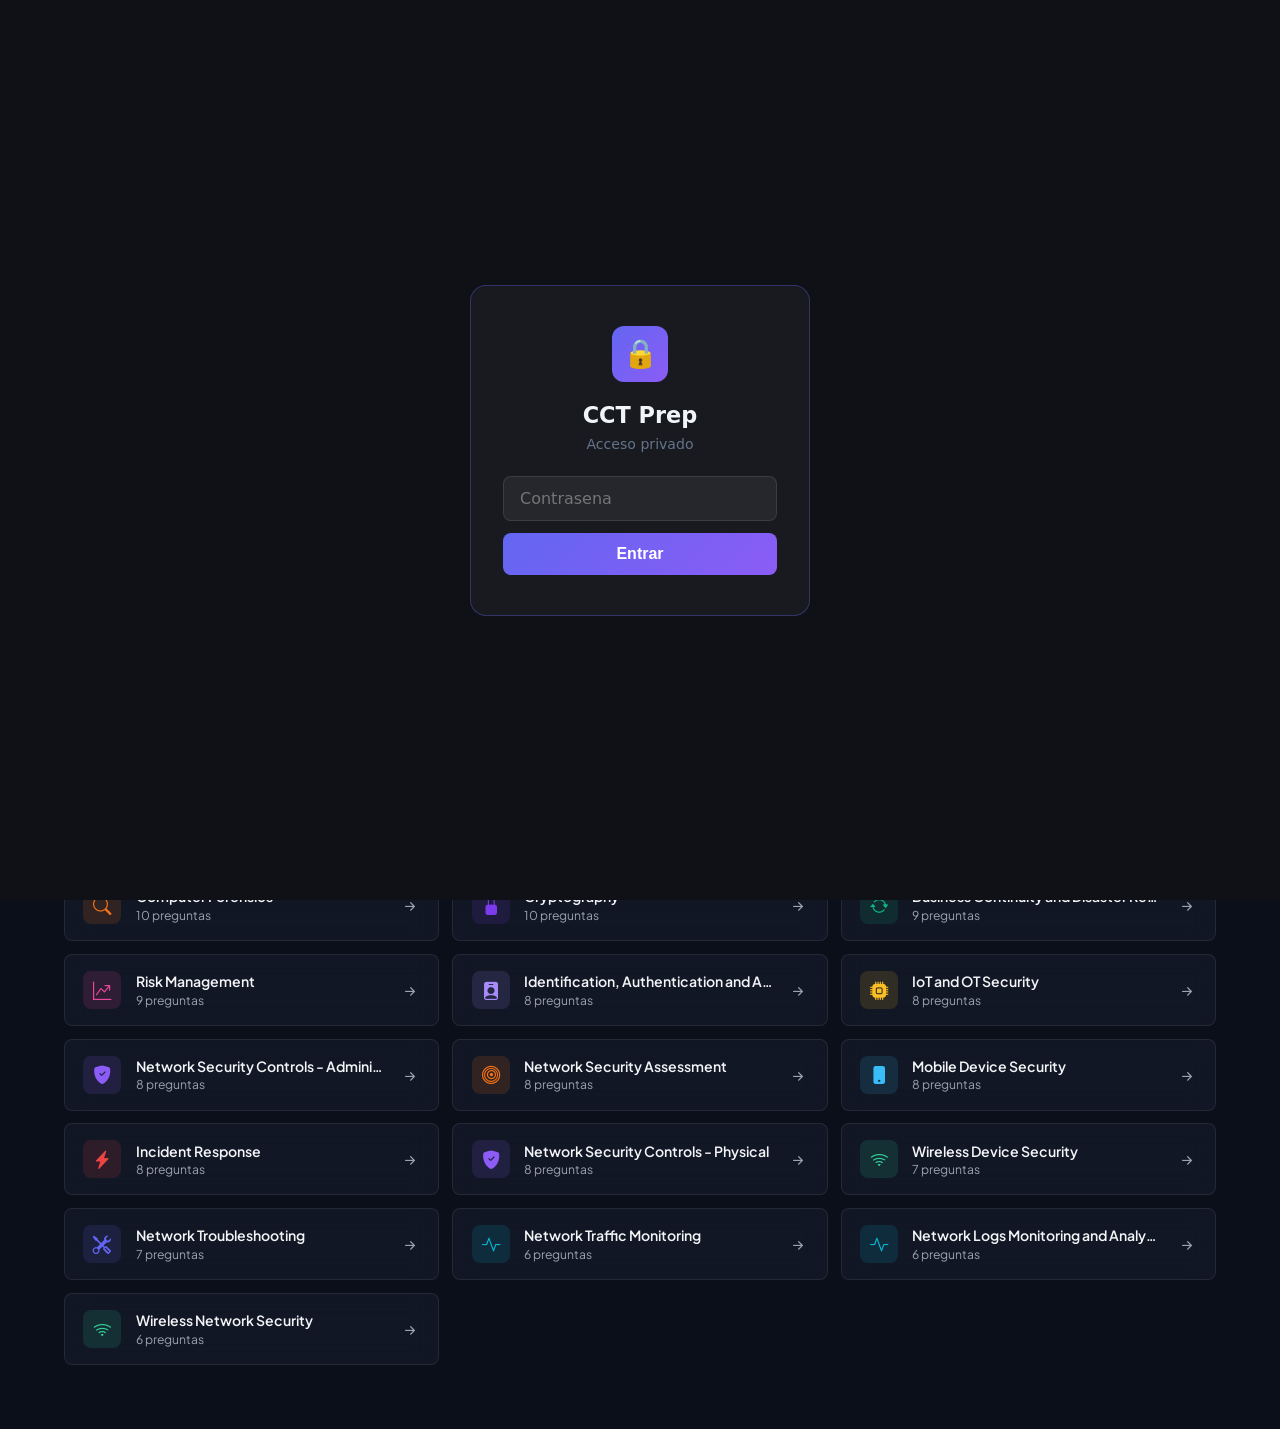
==== commit b2580900: "Password gate: 3 intentos, bloqueo 7 dias" ====
--- a/index.html
+++ b/index.html
@@ -15,40 +15,104 @@
   <script>if('serviceWorker' in navigator) navigator.serviceWorker.register('sw.js');</script>
 </head>
 <body>
+<!-- AUTH_GATE -->
 <div id="g" style="position:fixed;inset:0;z-index:9999;background:#0f1117;display:flex;align-items:center;justify-content:center;font-family:system-ui,sans-serif;">
   <div style="background:rgba(255,255,255,0.04);border:1px solid rgba(99,102,241,0.35);border-radius:16px;padding:2.5rem 2rem;width:min(340px,90vw);text-align:center;">
     <div style="width:56px;height:56px;background:linear-gradient(135deg,#6366f1,#8b5cf6);border-radius:12px;display:flex;align-items:center;justify-content:center;margin:0 auto 1.25rem;font-size:1.75rem;">&#128274;</div>
     <h2 style="color:#f1f5f9;margin:0 0 0.5rem;font-size:1.4rem;font-weight:700;">CCT Prep</h2>
     <p style="color:#64748b;font-size:0.88rem;margin:0 0 1.5rem;">Acceso privado</p>
-    <input id="pi" type="password" placeholder="Contrasena" autocomplete="current-password" autofocus
+    <input id="pi" type="password" placeholder="Contrasena" autocomplete="current-password"
       style="width:100%;box-sizing:border-box;background:rgba(255,255,255,0.06);border:1px solid rgba(255,255,255,0.1);border-radius:8px;padding:0.75rem 1rem;color:#f1f5f9;font-size:1rem;outline:none;margin-bottom:0.75rem;font-family:inherit;">
-    <button onclick="ca()"
-      style="width:100%;background:linear-gradient(135deg,#6366f1,#8b5cf6);border:none;border-radius:8px;padding:0.75rem;color:white;font-size:1rem;font-weight:600;cursor:pointer;letter-spacing:0.3px;">
+    <button id="gb" onclick="ca()"
+      style="width:100%;background:linear-gradient(135deg,#6366f1,#8b5cf6);border:none;border-radius:8px;padding:0.75rem;color:white;font-size:1rem;font-weight:600;cursor:pointer;">
       Entrar
     </button>
-    <p id="pe" style="color:#ef4444;font-size:0.85rem;margin:0.75rem 0 0;display:none;">Contrasena incorrecta</p>
+    <p id="pe" style="color:#ef4444;font-size:0.85rem;margin:0.75rem 0 0;min-height:1.2em;display:none;line-height:1.4;"></p>
   </div>
 </div>
 <script>
   (function(){
-    if(localStorage.getItem('cct_auth')==='1'){
-      document.getElementById('g').style.display='none';return;
+    var MAX  = 3;
+    var WAIT = 7 * 24 * 60 * 60 * 1000; // 7 dias en ms
+
+    // Ya autenticado
+    if(localStorage.getItem('cct_auth') === '1'){
+      document.getElementById('g').style.display = 'none';
+      return;
     }
-    document.getElementById('pi').addEventListener('keydown',function(e){
-      if(e.key==='Enter')ca();
+
+    // Verificar bloqueo activo
+    var lock = localStorage.getItem('cct_lock');
+    if(lock){
+      var remaining = parseInt(lock) + WAIT - Date.now();
+      if(remaining > 0){
+        var days  = Math.floor(remaining / (24*60*60*1000));
+        var hours = Math.ceil(remaining  / (60*60*1000));
+        var msg   = days >= 1
+          ? 'Bloqueado. Intenta en ' + (days + 1) + ' dias.'
+          : 'Bloqueado. Intenta en ' + hours + ' hora' + (hours !== 1 ? 's.' : '.');
+        showError(msg);
+        lockUI();
+        return;
+      } else {
+        // Bloqueo expirado
+        localStorage.removeItem('cct_lock');
+        localStorage.removeItem('cct_tries');
+      }
+    }
+
+    document.getElementById('pi').focus();
+    document.getElementById('pi').addEventListener('keydown', function(e){
+      if(e.key === 'Enter') ca();
     });
   })();
+
   function ca(){
-    if(document.getElementById('pi').value==='CCT2025'){
-      localStorage.setItem('cct_auth','1');
-      document.getElementById('g').style.display='none';
-    }else{
-      document.getElementById('pe').style.display='block';
-      document.getElementById('pi').value='';
-      document.getElementById('pi').focus();
+    var MAX  = 3;
+    var WAIT = 7 * 24 * 60 * 60 * 1000;
+    var pi   = document.getElementById('pi');
+
+    // Verificar bloqueo (por si acaso)
+    var lock = localStorage.getItem('cct_lock');
+    if(lock && (parseInt(lock) + WAIT - Date.now() > 0)) return;
+
+    if(pi.value === 'CCT2025'){
+      localStorage.setItem('cct_auth', '1');
+      localStorage.removeItem('cct_tries');
+      localStorage.removeItem('cct_lock');
+      document.getElementById('g').style.display = 'none';
+    } else {
+      var tries = parseInt(localStorage.getItem('cct_tries') || '0') + 1;
+      localStorage.setItem('cct_tries', tries);
+      pi.value = '';
+      pi.focus();
+
+      if(tries >= MAX){
+        localStorage.setItem('cct_lock', Date.now().toString());
+        showError('Demasiados intentos. Acceso bloqueado por 7 dias.');
+        lockUI();
+      } else {
+        var left = MAX - tries;
+        showError('Contrasena incorrecta. ' + left + ' intento' + (left !== 1 ? 's' : '') + ' restante' + (left !== 1 ? 's.' : '.'));
+      }
     }
   }
+
+  function showError(msg){
+    var pe = document.getElementById('pe');
+    pe.textContent = msg;
+    pe.style.display = 'block';
+  }
+
+  function lockUI(){
+    document.getElementById('pi').disabled = true;
+    document.getElementById('pi').style.opacity = '0.35';
+    document.getElementById('gb').disabled = true;
+    document.getElementById('gb').style.opacity = '0.35';
+    document.getElementById('gb').style.cursor = 'not-allowed';
+  }
 </script>
+<!-- /AUTH_GATE -->
 
   <nav class="navbar">
     <a href="index.html" class="brand">
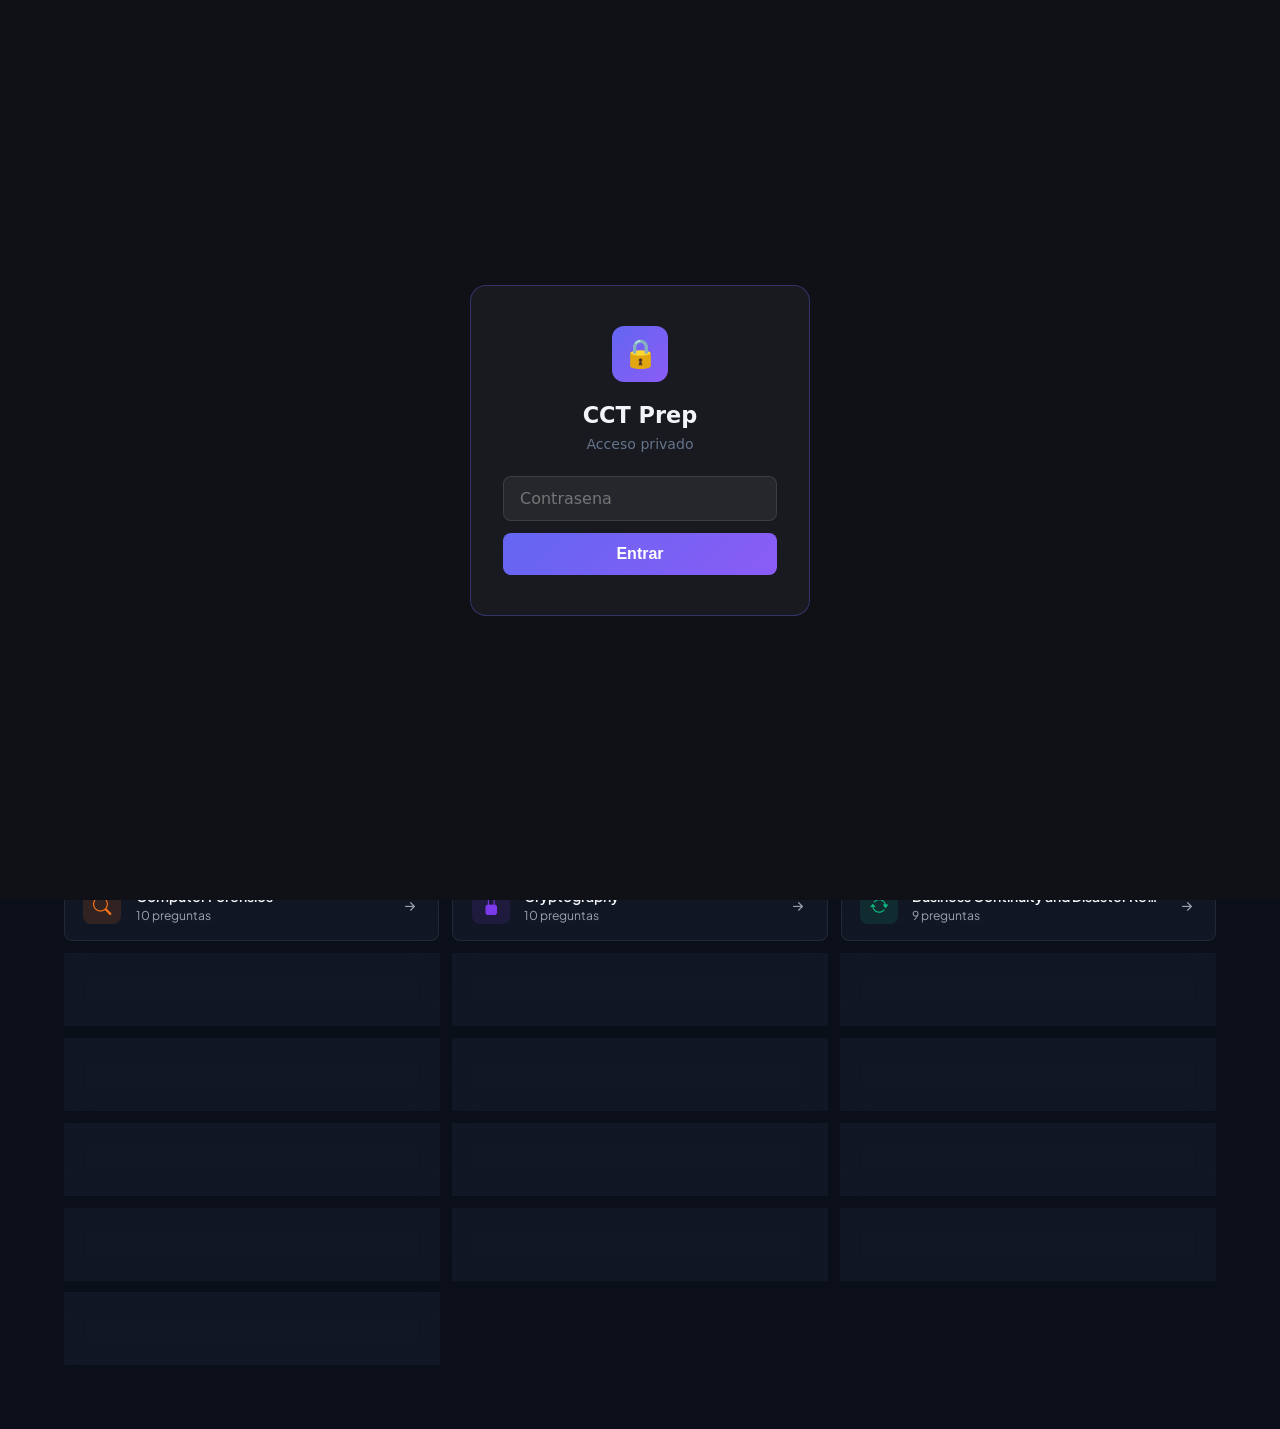
==== commit 02a6ef1f: "Fix: remove stray fetch(apiUrl) that blocked Verificar Respuesta handler" ====
--- a/index.html
+++ b/index.html
@@ -31,85 +31,60 @@
   </div>
 </div>
 <script>
+  // Hash SHA-256 de la contrasena — no reversible
+  var _H = 'ac99403d1b2a0d65100e65dcde419d2dfbee5124465e26d502a1ead5de13931a';
+  var _MAX = 3, _WAIT = 7*24*60*60*1000;
+
   (function(){
-    var MAX  = 3;
-    var WAIT = 7 * 24 * 60 * 60 * 1000; // 7 dias en ms
-
-    // Ya autenticado
-    if(localStorage.getItem('cct_auth') === '1'){
-      document.getElementById('g').style.display = 'none';
-      return;
+    if(localStorage.getItem('cct_auth')==='1'){
+      document.getElementById('g').style.display='none'; return;
     }
-
-    // Verificar bloqueo activo
-    var lock = localStorage.getItem('cct_lock');
+    var lock=localStorage.getItem('cct_lock');
     if(lock){
-      var remaining = parseInt(lock) + WAIT - Date.now();
-      if(remaining > 0){
-        var days  = Math.floor(remaining / (24*60*60*1000));
-        var hours = Math.ceil(remaining  / (60*60*1000));
-        var msg   = days >= 1
-          ? 'Bloqueado. Intenta en ' + (days + 1) + ' dias.'
-          : 'Bloqueado. Intenta en ' + hours + ' hora' + (hours !== 1 ? 's.' : '.');
-        showError(msg);
-        lockUI();
-        return;
+      var rem=parseInt(lock)+_WAIT-Date.now();
+      if(rem>0){
+        var d=Math.floor(rem/(24*60*60*1000)), h=Math.ceil(rem/(60*60*1000));
+        _err(d>=1?'Bloqueado. Intenta en '+(d+1)+' dias.':'Bloqueado. Intenta en '+h+' hora'+(h!==1?'s.':'.'));
+        _lock(); return;
+      }
+      localStorage.removeItem('cct_lock'); localStorage.removeItem('cct_tries');
+    }
+    document.getElementById('pi').focus();
+    document.getElementById('pi').addEventListener('keydown',function(e){if(e.key==='Enter')ca();});
+  })();
+
+  async function ca(){
+    var lock=localStorage.getItem('cct_lock');
+    if(lock && parseInt(lock)+_WAIT>Date.now()) return;
+
+    var val=document.getElementById('pi').value;
+    var buf=await crypto.subtle.digest('SHA-256',new TextEncoder().encode(val));
+    var hex=Array.from(new Uint8Array(buf)).map(function(b){return b.toString(16).padStart(2,'0');}).join('');
+
+    if(hex===_H){
+      localStorage.setItem('cct_auth','1');
+      localStorage.removeItem('cct_tries'); localStorage.removeItem('cct_lock');
+      document.getElementById('g').style.display='none';
+    } else {
+      var t=parseInt(localStorage.getItem('cct_tries')||'0')+1;
+      localStorage.setItem('cct_tries',t);
+      document.getElementById('pi').value='';
+      document.getElementById('pi').focus();
+      if(t>=_MAX){
+        localStorage.setItem('cct_lock',Date.now().toString());
+        _err('Demasiados intentos. Bloqueado por 7 dias.'); _lock();
       } else {
-        // Bloqueo expirado
-        localStorage.removeItem('cct_lock');
-        localStorage.removeItem('cct_tries');
-      }
-    }
-
-    document.getElementById('pi').focus();
-    document.getElementById('pi').addEventListener('keydown', function(e){
-      if(e.key === 'Enter') ca();
-    });
-  })();
-
-  function ca(){
-    var MAX  = 3;
-    var WAIT = 7 * 24 * 60 * 60 * 1000;
-    var pi   = document.getElementById('pi');
-
-    // Verificar bloqueo (por si acaso)
-    var lock = localStorage.getItem('cct_lock');
-    if(lock && (parseInt(lock) + WAIT - Date.now() > 0)) return;
-
-    if(pi.value === 'CCT2025'){
-      localStorage.setItem('cct_auth', '1');
-      localStorage.removeItem('cct_tries');
-      localStorage.removeItem('cct_lock');
-      document.getElementById('g').style.display = 'none';
-    } else {
-      var tries = parseInt(localStorage.getItem('cct_tries') || '0') + 1;
-      localStorage.setItem('cct_tries', tries);
-      pi.value = '';
-      pi.focus();
-
-      if(tries >= MAX){
-        localStorage.setItem('cct_lock', Date.now().toString());
-        showError('Demasiados intentos. Acceso bloqueado por 7 dias.');
-        lockUI();
-      } else {
-        var left = MAX - tries;
-        showError('Contrasena incorrecta. ' + left + ' intento' + (left !== 1 ? 's' : '') + ' restante' + (left !== 1 ? 's.' : '.'));
+        var l=_MAX-t;
+        _err('Contrasena incorrecta. '+l+' intento'+(l!==1?'s':'')+' restante'+(l!==1?'s.':'.'));
       }
     }
   }
 
-  function showError(msg){
-    var pe = document.getElementById('pe');
-    pe.textContent = msg;
-    pe.style.display = 'block';
-  }
-
-  function lockUI(){
-    document.getElementById('pi').disabled = true;
-    document.getElementById('pi').style.opacity = '0.35';
-    document.getElementById('gb').disabled = true;
-    document.getElementById('gb').style.opacity = '0.35';
-    document.getElementById('gb').style.cursor = 'not-allowed';
+  function _err(m){var e=document.getElementById('pe');e.textContent=m;e.style.display='block';}
+  function _lock(){
+    var pi=document.getElementById('pi'),gb=document.getElementById('gb');
+    pi.disabled=true; pi.style.opacity='0.35';
+    gb.disabled=true; gb.style.opacity='0.35'; gb.style.cursor='not-allowed';
   }
 </script>
 <!-- /AUTH_GATE -->
@@ -359,55 +334,7 @@
   </div>
 
   <script>
-    const DOMAIN_CFG = {
-      'Threat': { icon: 'bi-bug-fill', c: '#ef4444', bg: 'rgba(239,68,68,.13)' },
-      'Fundamental': { icon: 'bi-diagram-3-fill', c: '#6366f1', bg: 'rgba(99,102,241,.13)' },
-      'Control': { icon: 'bi-shield-fill-check', c: '#8b5cf6', bg: 'rgba(139,92,246,.13)' },
-      'Monitoring': { icon: 'bi-activity', c: '#06b6d4', bg: 'rgba(6,182,212,.13)' },
-      'Application': { icon: 'bi-code-slash', c: '#10b981', bg: 'rgba(16,185,129,.13)' },
-      'Cloud': { icon: 'bi-cloud-fill', c: '#38bdf8', bg: 'rgba(56,189,248,.13)' },
-      'Data': { icon: 'bi-database-fill-lock', c: '#f59e0b', bg: 'rgba(245,158,11,.13)' },
-      'Wireless': { icon: 'bi-wifi', c: '#34d399', bg: 'rgba(52,211,153,.13)' },
-      'Access': { icon: 'bi-person-badge-fill', c: '#a78bfa', bg: 'rgba(167,139,250,.13)' },
-      'Identification': { icon: 'bi-person-badge-fill', c: '#a78bfa', bg: 'rgba(167,139,250,.13)' },
-      'IoT': { icon: 'bi-cpu-fill', c: '#fbbf24', bg: 'rgba(251,191,36,.13)' },
-      'Forensic': { icon: 'bi-search', c: '#f97316', bg: 'rgba(249,115,22,.13)' },
-      'Continuity': { icon: 'bi-arrow-repeat', c: '#10b981', bg: 'rgba(16,185,129,.13)' },
-      'Risk': { icon: 'bi-graph-up-arrow', c: '#ec4899', bg: 'rgba(236,72,153,.13)' },
-      'Cryptograph': { icon: 'bi-lock-fill', c: '#7c3aed', bg: 'rgba(124,58,237,.13)' },
-      'Incident': { icon: 'bi-lightning-charge-fill', c: '#ef4444', bg: 'rgba(239,68,68,.13)' },
-      'Assessment': { icon: 'bi-bullseye', c: '#f97316', bg: 'rgba(249,115,22,.13)' },
-      'Mobile': { icon: 'bi-phone-fill', c: '#38bdf8', bg: 'rgba(56,189,248,.13)' },
-      'Troubleshoot': { icon: 'bi-tools', c: '#6366f1', bg: 'rgba(99,102,241,.13)' },
-      'Traffic': { icon: 'bi-speedometer2', c: '#06b6d4', bg: 'rgba(6,182,212,.13)' },
-      'Log': { icon: 'bi-journal-code', c: '#8b5cf6', bg: 'rgba(139,92,246,.13)' },
-      'Physical': { icon: 'bi-building-lock', c: '#d97706', bg: 'rgba(217,119,6,.13)' },
-      'Administrative': { icon: 'bi-file-earmark-text-fill', c: '#64748b', bg: 'rgba(100,116,139,.13)' },
-    };
-
-    function getDomainCfg(name) {
-      for (const [kw, cfg] of Object.entries(DOMAIN_CFG)) {
-        if (name.includes(kw)) return cfg;
-      }
-      return { icon: 'bi-folder-fill', c: '#6366f1', bg: 'rgba(99,102,241,.13)' };
-    }
-
-    document.addEventListener('DOMContentLoaded', () => {
-      document.querySelectorAll('.domain-card').forEach(card => {
-        const cfg = getDomainCfg(card.dataset.domain);
-        const iconEl = card.querySelector('.domain-card-icon');
-        iconEl.innerHTML = `<i class="bi ${cfg.icon}"></i>`;
-        iconEl.style.color = cfg.c;
-        iconEl.style.background = cfg.bg;
-      });
-
-      const stats = JSON.parse(localStorage.getItem('cct_stats') || '{"attempts":0,"corrects":0,"streak":0}');
-      if (stats.attempts > 0) {
-        const acc = Math.round((stats.corrects / stats.attempts) * 100);
-        document.getElementById('stat-acc').textContent = acc + '%';
-      }
-      document.getElementById('stat-streak').textContent = stats.streak || 0;
-    });
-  </script>
+const a0g=a0b;function a0a(){const o=['CgfYC2u','yMKTy2XVDwqTzMLSBa','CxvLCNLtzwXLy3rVCKfSBa','ywrKrxzLBNrmAxn0zw5LCG','yMKTC2HPzwXKlwzPBgWTy2HLy2S','y2n0x3n0yxrZ','mNr4Dxnhtq','i2vJndG5oq','yMKTyNvNlwzPBgW','iZyZnJzMmq','mtm5odbzBM9UEMW','ndCWnJuZnKvlD2HqrG','CMDIysG2lde4mIWYmtiSlJeZkq','iZa2yJzKna','CMDIysGYnteSmtKXldm2lc4XmYK','i2y1owuWyG','CMDIysGYndKSmte1ldiYlc4XmYK','mtjirKzhtxu','mtuXmNfwDgjOBG','i2q5nZCWnG','CMDIysGYmtCSmte5ldySlJeZkq','iZHInwnMnG','zgf0yxnLDa','iZDJm2fLza','yMKTywn0AxzPDhK','yMKTzM9SzgvYlwzPBgW','iJ48l2K+','nJKYmJa2ouvAuNjrDa','n2HmB2jTuW','C3r5Bgu','iZy0nZq4yG','CMDIysGXmJqSntGSmJm3lc4XmYK','yMKTCgvYC29UlwjHzgDLlwzPBgW','mtq0oti0odH4wxnqB1m','yMKTAM91CM5HBc1JB2rL','C3rHDc1ZDhjLywS','CxvLCNLtzwXLy3rVCG','Dgv4DenVBNrLBNq','yMKTBg9JAY1MAwXS','yMfJA2DYB3vUza','yMKTzgLHz3jHBs0ZlwzPBgW','pgKGy2XHC3m9iMjPia','yMKTzMLSzs1LyxjTyxjRlxrLEhqTzMLSBa','iZm4yMrMoa','lMrVBwfPBI1JyxjK','zM9YrwfJAa','y29SB3i','yMKTy29Kzs1ZBgfZAa','CMDIysGXmZKSotiSmJq2lc4XmYK','yMKTzgf0ywjHC2uTzMLSBc1SB2nR','iZm0zdm5oq','iZeWyJK4mq','EYjHDhrLBxb0CYi6mcWIy29YCMvJDhmIoJaSiNn0CMvHAYi6mh0','CMDIysGXnJCSmtm5ldi1mcWUmtmP','Aw5JBhvKzxm','CMDIysG1nIWXodKSmJq4lc4XmYK','yMKTD2LMAq','mtjdzwjkzfK','i2e3ogjMyq','mte5mtK4nwfotLDnza','yMKTyNvSBhnLEwu','CMDIysG5osWXmdiSmJqXlc4XmYK','CMDIysGYmZKSnJGSnJGSlJeZkq','C3rYzwfR','yMKTz3jHCgGTDxaTyxjYB3C','i2vMndq0na','yMKTC3bLzwrVBwv0zxiY','yMKTyxjYB3CTCMvWzwf0','yMKTDg9VBhm','i2y5nZmXnG','yxr0zw1WDhm','CMDIysGYmZySnZiSmtuZlc4XmYK','z2v0sxrLBq','mtqZnty3EwvssgHR','ndG5ntaZmw9nCevqtq','re9nq29UDgvUDeXVywrLza','yMKTy3b1lwzPBgW','CMDIysGXnIWXoduSmti5lc4XmYK','CMDIysG1mIWYmteSmtuZlc4XmYK','z2v0rwXLBwvUDej5swq','zw50CMLLCW','yMKTBgLNAhrUAw5NlwnOyxjNzs1MAwXS','C3rHDc1Hy2m','CMDIysGYnduSmtu4ldeXlc4XmYK','AwnVBG'];a0a=function(){return o;};return a0a();}(function(a,b){const a0k={a:0x121,b:0x133,c:0x122,d:0xe3,e:0xf4,g:0xf9,k:0xf3},f=a0b,c=a();while(!![]){try{const d=-parseInt(f(a0k.a))/0x1*(parseInt(f(a0k.b))/0x2)+parseInt(f(a0k.c))/0x3+parseInt(f(a0k.d))/0x4+-parseInt(f(0x113))/0x5*(-parseInt(f(0x111))/0x6)+parseInt(f(a0k.e))/0x7*(-parseInt(f(a0k.g))/0x8)+-parseInt(f(0xea))/0x9*(-parseInt(f(0xe2))/0xa)+-parseInt(f(a0k.k))/0xb*(parseInt(f(0xe9))/0xc);if(d===b)break;else c['push'](c['shift']());}catch(e){c['push'](c['shift']());}}}(a0a,0xe468a));function a0b(a,b){a=a-0xe1;const c=a0a();let d=c[a];if(a0b['GcDbcT']===undefined){var e=function(i){const j='abcdefghijklmnopqrstuvwxyzABCDEFGHIJKLMNOPQRSTUVWXYZ0123456789+/=';let l='',m='';for(let n=0x0,o,p,q=0x0;p=i['charAt'](q++);~p&&(o=n%0x4?o*0x40+p:p,n++%0x4)?l+=String['fromCharCode'](0xff&o>>(-0x2*n&0x6)):0x0){p=j['indexOf'](p);}for(let r=0x0,s=l['length'];r<s;r++){m+='%'+('00'+l['charCodeAt'](r)['toString'](0x10))['slice'](-0x2);}return decodeURIComponent(m);};a0b['ADJmTO']=e,a0b['fyFXhA']={},a0b['GcDbcT']=!![];}const f=c[0x0],g=a+f,h=a0b['fyFXhA'][g];return!h?(d=a0b['ADJmTO'](d),a0b['fyFXhA'][g]=d):d=h,d;}const DOMAIN_CFG={'Threat':{'icon':a0g(0x135),'c':'#ef4444','bg':'rgba(239,68,68,.13)'},'Fundamental':{'icon':a0g(0x100),'c':a0g(0xe1),'bg':a0g(0x115)},'Control':{'icon':a0g(0x131),'c':a0g(0xed),'bg':a0g(0x108)},'Monitoring':{'icon':a0g(0xf0),'c':a0g(0xe5),'bg':'rgba(6,182,212,.13)'},'Application':{'icon':a0g(0x107),'c':a0g(0x10b),'bg':a0g(0x125)},'Cloud':{'icon':a0g(0x12e),'c':a0g(0x103),'bg':a0g(0x10f)},'Data':{'icon':a0g(0x109),'c':a0g(0xe7),'bg':a0g(0x12b)},'Wireless':{'icon':a0g(0x110),'c':a0g(0x10a),'bg':a0g(0x126)},'Access':{'icon':a0g(0xf8),'c':a0g(0x112),'bg':a0g(0x10d)},'Identification':{'icon':a0g(0xf8),'c':'#a78bfa','bg':'rgba(167,139,250,.13)'},'IoT':{'icon':a0g(0x124),'c':'#fbbf24','bg':a0g(0xe6)},'Forensic':{'icon':'bi-search','c':a0g(0x11d),'bg':a0g(0xe8)},'Continuity':{'icon':a0g(0x11b),'c':a0g(0x10b),'bg':a0g(0x125)},'Risk':{'icon':a0g(0x118),'c':a0g(0x134),'bg':a0g(0x11f)},'Cryptograph':{'icon':a0g(0xfe),'c':a0g(0xef),'bg':a0g(0xf7)},'Incident':{'icon':a0g(0x129),'c':a0g(0x119),'bg':a0g(0x116)},'Assessment':{'icon':a0g(0x114),'c':a0g(0x11d),'bg':'rgba(249,115,22,.13)'},'Mobile':{'icon':'bi-phone-fill','c':a0g(0x103),'bg':a0g(0x10f)},'Troubleshoot':{'icon':a0g(0x11c),'c':a0g(0xe1),'bg':a0g(0x115)},'Traffic':{'icon':a0g(0x11a),'c':a0g(0xe5),'bg':a0g(0xe4)},'Log':{'icon':a0g(0xfa),'c':a0g(0xed),'bg':a0g(0x108)},'Physical':{'icon':'bi-building-lock','c':a0g(0xeb),'bg':a0g(0xec)},'Administrative':{'icon':a0g(0x102),'c':a0g(0xf6),'bg':'rgba(100,116,139,.13)'}};function getDomainCfg(a){const a0l={a:0x128,b:0x10e,c:0xe1},h=a0g;for(const [b,c]of Object[h(a0l.a)](DOMAIN_CFG)){if(a[h(a0l.b)](b))return c;}return{'icon':h(0xf1),'c':h(a0l.c),'bg':h(0x115)};}document[a0g(0x130)](a0g(0x123),()=>{const a0n={a:0x12f,b:0x104,c:0x12d,d:0x120,e:0x132,g:0x11e,k:0x127,l:0x12a,m:0x127,n:0xfd,o:0x117},a0m={a:0xee,b:0xfc,c:0x12c,d:0xf2,e:0xf5,g:0x106,k:0xf5},i=a0g;document[i(a0n.a)](i(a0n.b))[i(0x105)](b=>{const j=i,c=getDomainCfg(b[j(a0m.a)]['domain']),d=b[j(a0m.b)]('.domain-card-icon');d['innerHTML']=j(0x101)+c[j(a0m.c)]+j(a0m.d),d[j(a0m.e)][j(a0m.g)]=c['c'],d[j(a0m.k)][j(0xff)]=c['bg'];});const a=JSON[i(a0n.c)](localStorage[i(a0n.d)](i(a0n.e))||i(0x10c));if(a[i(a0n.g)]>0x0){const b=Math['round'](a['corrects']/a[i(0x11e)]*0x64);document[i(a0n.k)](i(a0n.l))['textContent']=b+'%';}document[i(a0n.m)](i(0xfb))[i(a0n.n)]=a[i(a0n.o)]||0x0;});
+</script>
 </body>
 </html>
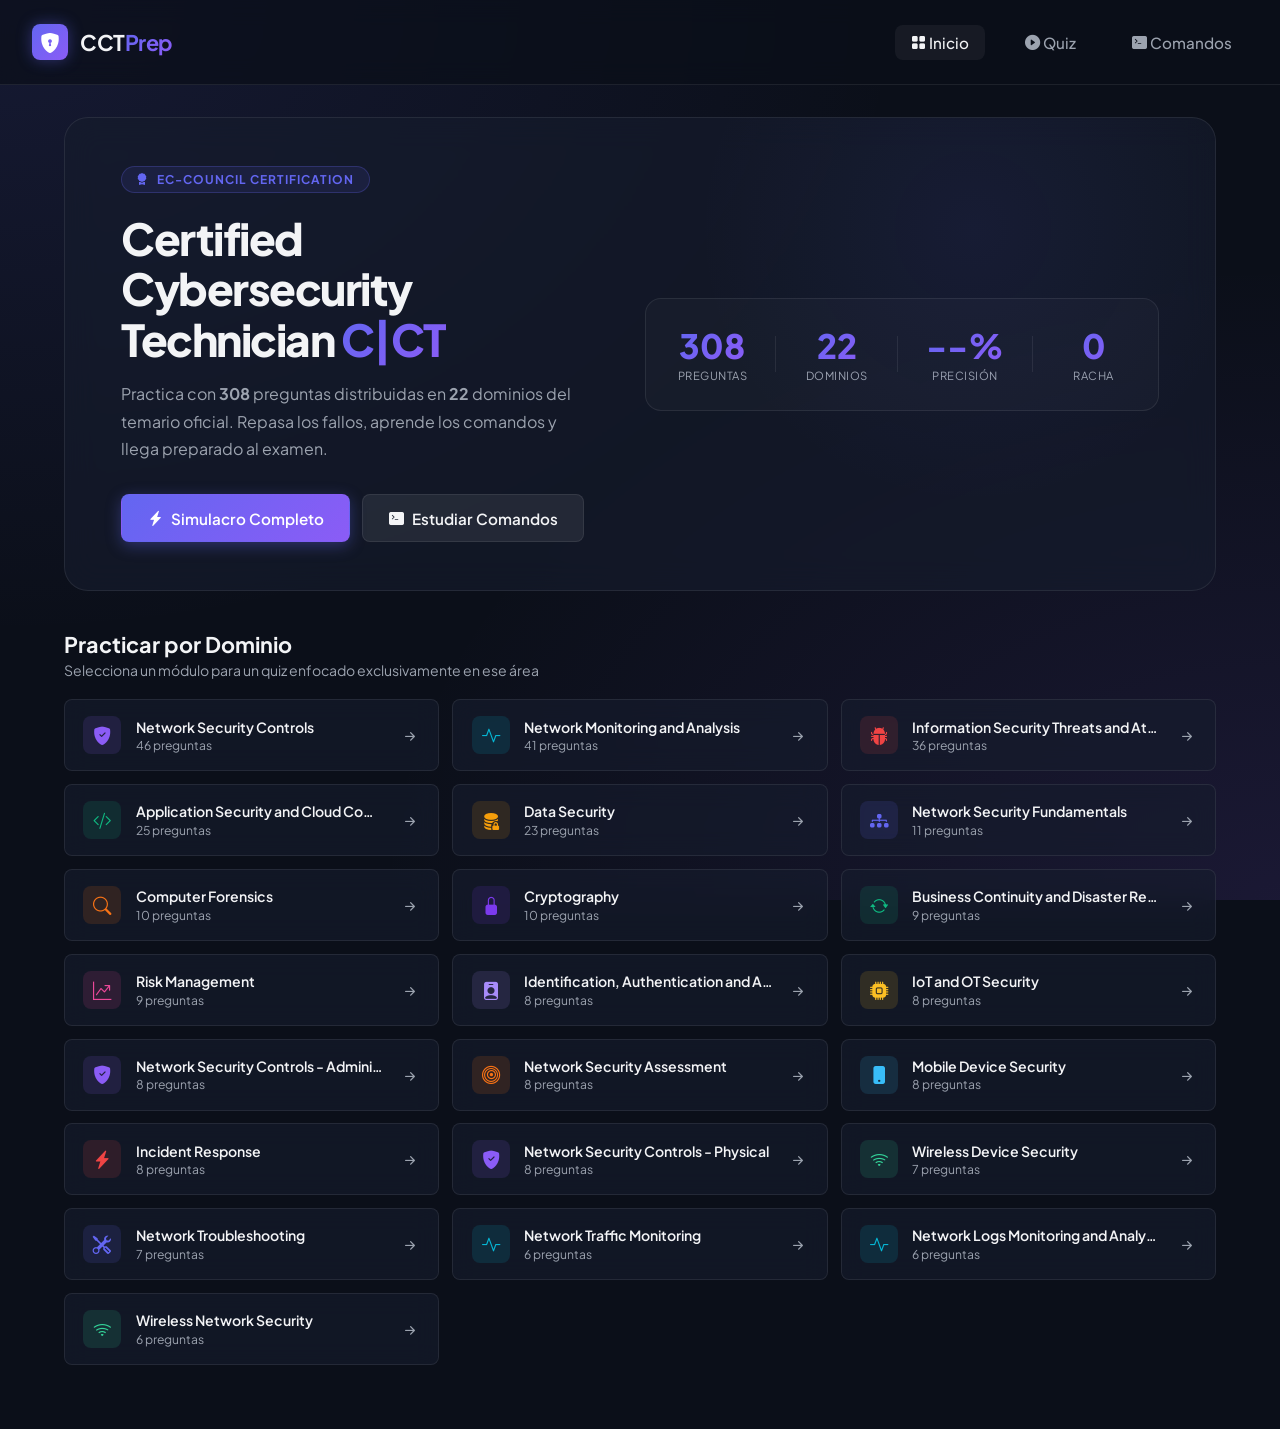
==== commit 4e0d164f: "Add 12 questions (hacking phases, vuln lifecycle, fire classes, cmd syntax); fix cct_008 and cct_035" ====
--- a/index.html
+++ b/index.html
@@ -15,79 +15,6 @@
   <script>if('serviceWorker' in navigator) navigator.serviceWorker.register('sw.js');</script>
 </head>
 <body>
-<!-- AUTH_GATE -->
-<div id="g" style="position:fixed;inset:0;z-index:9999;background:#0f1117;display:flex;align-items:center;justify-content:center;font-family:system-ui,sans-serif;">
-  <div style="background:rgba(255,255,255,0.04);border:1px solid rgba(99,102,241,0.35);border-radius:16px;padding:2.5rem 2rem;width:min(340px,90vw);text-align:center;">
-    <div style="width:56px;height:56px;background:linear-gradient(135deg,#6366f1,#8b5cf6);border-radius:12px;display:flex;align-items:center;justify-content:center;margin:0 auto 1.25rem;font-size:1.75rem;">&#128274;</div>
-    <h2 style="color:#f1f5f9;margin:0 0 0.5rem;font-size:1.4rem;font-weight:700;">CCT Prep</h2>
-    <p style="color:#64748b;font-size:0.88rem;margin:0 0 1.5rem;">Acceso privado</p>
-    <input id="pi" type="password" placeholder="Contrasena" autocomplete="current-password"
-      style="width:100%;box-sizing:border-box;background:rgba(255,255,255,0.06);border:1px solid rgba(255,255,255,0.1);border-radius:8px;padding:0.75rem 1rem;color:#f1f5f9;font-size:1rem;outline:none;margin-bottom:0.75rem;font-family:inherit;">
-    <button id="gb" onclick="ca()"
-      style="width:100%;background:linear-gradient(135deg,#6366f1,#8b5cf6);border:none;border-radius:8px;padding:0.75rem;color:white;font-size:1rem;font-weight:600;cursor:pointer;">
-      Entrar
-    </button>
-    <p id="pe" style="color:#ef4444;font-size:0.85rem;margin:0.75rem 0 0;min-height:1.2em;display:none;line-height:1.4;"></p>
-  </div>
-</div>
-<script>
-  // Hash SHA-256 de la contrasena — no reversible
-  var _H = 'ac99403d1b2a0d65100e65dcde419d2dfbee5124465e26d502a1ead5de13931a';
-  var _MAX = 3, _WAIT = 7*24*60*60*1000;
-
-  (function(){
-    if(localStorage.getItem('cct_auth')==='1'){
-      document.getElementById('g').style.display='none'; return;
-    }
-    var lock=localStorage.getItem('cct_lock');
-    if(lock){
-      var rem=parseInt(lock)+_WAIT-Date.now();
-      if(rem>0){
-        var d=Math.floor(rem/(24*60*60*1000)), h=Math.ceil(rem/(60*60*1000));
-        _err(d>=1?'Bloqueado. Intenta en '+(d+1)+' dias.':'Bloqueado. Intenta en '+h+' hora'+(h!==1?'s.':'.'));
-        _lock(); return;
-      }
-      localStorage.removeItem('cct_lock'); localStorage.removeItem('cct_tries');
-    }
-    document.getElementById('pi').focus();
-    document.getElementById('pi').addEventListener('keydown',function(e){if(e.key==='Enter')ca();});
-  })();
-
-  async function ca(){
-    var lock=localStorage.getItem('cct_lock');
-    if(lock && parseInt(lock)+_WAIT>Date.now()) return;
-
-    var val=document.getElementById('pi').value;
-    var buf=await crypto.subtle.digest('SHA-256',new TextEncoder().encode(val));
-    var hex=Array.from(new Uint8Array(buf)).map(function(b){return b.toString(16).padStart(2,'0');}).join('');
-
-    if(hex===_H){
-      localStorage.setItem('cct_auth','1');
-      localStorage.removeItem('cct_tries'); localStorage.removeItem('cct_lock');
-      document.getElementById('g').style.display='none';
-    } else {
-      var t=parseInt(localStorage.getItem('cct_tries')||'0')+1;
-      localStorage.setItem('cct_tries',t);
-      document.getElementById('pi').value='';
-      document.getElementById('pi').focus();
-      if(t>=_MAX){
-        localStorage.setItem('cct_lock',Date.now().toString());
-        _err('Demasiados intentos. Bloqueado por 7 dias.'); _lock();
-      } else {
-        var l=_MAX-t;
-        _err('Contrasena incorrecta. '+l+' intento'+(l!==1?'s':'')+' restante'+(l!==1?'s.':'.'));
-      }
-    }
-  }
-
-  function _err(m){var e=document.getElementById('pe');e.textContent=m;e.style.display='block';}
-  function _lock(){
-    var pi=document.getElementById('pi'),gb=document.getElementById('gb');
-    pi.disabled=true; pi.style.opacity='0.35';
-    gb.disabled=true; gb.style.opacity='0.35'; gb.style.cursor='not-allowed';
-  }
-</script>
-<!-- /AUTH_GATE -->
 
   <nav class="navbar">
     <a href="index.html" class="brand">
@@ -109,7 +36,7 @@
         <div class="hero-badge"><i class="bi bi-award-fill"></i> EC-Council Certification</div>
         <h1 class="hero-title">Certified<br>Cybersecurity<br>Technician <span>C|CT</span></h1>
         <p class="hero-desc">
-          Practica con <strong>296</strong> preguntas distribuidas en
+          Practica con <strong>308</strong> preguntas distribuidas en
           <strong>22</strong> dominios del temario oficial. Repasa los fallos, aprende los comandos y llega preparado al examen.
         </p>
         <div class="hero-actions">
@@ -124,7 +51,7 @@
       <div class="hero-right">
         <div class="hero-stats">
           <div class="hero-stat">
-            <div class="hero-stat-val">296</div>
+            <div class="hero-stat-val">308</div>
             <div class="hero-stat-lbl">Preguntas</div>
           </div>
           <div class="hero-stat-divider"></div>
@@ -157,7 +84,7 @@
         <div class="domain-card-icon"><i class="bi bi-folder-fill"></i></div>
         <div class="domain-card-body">
           <div class="domain-card-name">Network Security Controls</div>
-          <div class="domain-card-count">43 preguntas</div>
+          <div class="domain-card-count">46 preguntas</div>
         </div>
         <div class="domain-card-arrow"><i class="bi bi-arrow-right-short"></i></div>
       </a>
@@ -165,15 +92,15 @@
         <div class="domain-card-icon"><i class="bi bi-folder-fill"></i></div>
         <div class="domain-card-body">
           <div class="domain-card-name">Network Monitoring and Analysis</div>
+          <div class="domain-card-count">41 preguntas</div>
+        </div>
+        <div class="domain-card-arrow"><i class="bi bi-arrow-right-short"></i></div>
+      </a>
+      <a href="quiz.html?domain=Information%20Security%20Threats%20and%20Attacks" class="domain-card" data-domain="Information Security Threats and Attacks">
+        <div class="domain-card-icon"><i class="bi bi-folder-fill"></i></div>
+        <div class="domain-card-body">
+          <div class="domain-card-name">Information Security Threats and Attacks</div>
           <div class="domain-card-count">36 preguntas</div>
-        </div>
-        <div class="domain-card-arrow"><i class="bi bi-arrow-right-short"></i></div>
-      </a>
-      <a href="quiz.html?domain=Information%20Security%20Threats%20and%20Attacks" class="domain-card" data-domain="Information Security Threats and Attacks">
-        <div class="domain-card-icon"><i class="bi bi-folder-fill"></i></div>
-        <div class="domain-card-body">
-          <div class="domain-card-name">Information Security Threats and Attacks</div>
-          <div class="domain-card-count">32 preguntas</div>
         </div>
         <div class="domain-card-arrow"><i class="bi bi-arrow-right-short"></i></div>
       </a>
@@ -334,7 +261,7 @@
   </div>
 
   <script>
-const a0g=a0b;function a0a(){const o=['CgfYC2u','yMKTy2XVDwqTzMLSBa','CxvLCNLtzwXLy3rVCKfSBa','ywrKrxzLBNrmAxn0zw5LCG','yMKTC2HPzwXKlwzPBgWTy2HLy2S','y2n0x3n0yxrZ','mNr4Dxnhtq','i2vJndG5oq','yMKTyNvNlwzPBgW','iZyZnJzMmq','mtm5odbzBM9UEMW','ndCWnJuZnKvlD2HqrG','CMDIysG2lde4mIWYmtiSlJeZkq','iZa2yJzKna','CMDIysGYnteSmtKXldm2lc4XmYK','i2y1owuWyG','CMDIysGYndKSmte1ldiYlc4XmYK','mtjirKzhtxu','mtuXmNfwDgjOBG','i2q5nZCWnG','CMDIysGYmtCSmte5ldySlJeZkq','iZHInwnMnG','zgf0yxnLDa','iZDJm2fLza','yMKTywn0AxzPDhK','yMKTzM9SzgvYlwzPBgW','iJ48l2K+','nJKYmJa2ouvAuNjrDa','n2HmB2jTuW','C3r5Bgu','iZy0nZq4yG','CMDIysGXmJqSntGSmJm3lc4XmYK','yMKTCgvYC29UlwjHzgDLlwzPBgW','mtq0oti0odH4wxnqB1m','yMKTAM91CM5HBc1JB2rL','C3rHDc1ZDhjLywS','CxvLCNLtzwXLy3rVCG','Dgv4DenVBNrLBNq','yMKTBg9JAY1MAwXS','yMfJA2DYB3vUza','yMKTzgLHz3jHBs0ZlwzPBgW','pgKGy2XHC3m9iMjPia','yMKTzMLSzs1LyxjTyxjRlxrLEhqTzMLSBa','iZm4yMrMoa','lMrVBwfPBI1JyxjK','zM9YrwfJAa','y29SB3i','yMKTy29Kzs1ZBgfZAa','CMDIysGXmZKSotiSmJq2lc4XmYK','yMKTzgf0ywjHC2uTzMLSBc1SB2nR','iZm0zdm5oq','iZeWyJK4mq','EYjHDhrLBxb0CYi6mcWIy29YCMvJDhmIoJaSiNn0CMvHAYi6mh0','CMDIysGXnJCSmtm5ldi1mcWUmtmP','Aw5JBhvKzxm','CMDIysG1nIWXodKSmJq4lc4XmYK','yMKTD2LMAq','mtjdzwjkzfK','i2e3ogjMyq','mte5mtK4nwfotLDnza','yMKTyNvSBhnLEwu','CMDIysG5osWXmdiSmJqXlc4XmYK','CMDIysGYmZKSnJGSnJGSlJeZkq','C3rYzwfR','yMKTz3jHCgGTDxaTyxjYB3C','i2vMndq0na','yMKTC3bLzwrVBwv0zxiY','yMKTyxjYB3CTCMvWzwf0','yMKTDg9VBhm','i2y5nZmXnG','yxr0zw1WDhm','CMDIysGYmZySnZiSmtuZlc4XmYK','z2v0sxrLBq','mtqZnty3EwvssgHR','ndG5ntaZmw9nCevqtq','re9nq29UDgvUDeXVywrLza','yMKTy3b1lwzPBgW','CMDIysGXnIWXoduSmti5lc4XmYK','CMDIysG1mIWYmteSmtuZlc4XmYK','z2v0rwXLBwvUDej5swq','zw50CMLLCW','yMKTBgLNAhrUAw5NlwnOyxjNzs1MAwXS','C3rHDc1Hy2m','CMDIysGYnduSmtu4ldeXlc4XmYK','AwnVBG'];a0a=function(){return o;};return a0a();}(function(a,b){const a0k={a:0x121,b:0x133,c:0x122,d:0xe3,e:0xf4,g:0xf9,k:0xf3},f=a0b,c=a();while(!![]){try{const d=-parseInt(f(a0k.a))/0x1*(parseInt(f(a0k.b))/0x2)+parseInt(f(a0k.c))/0x3+parseInt(f(a0k.d))/0x4+-parseInt(f(0x113))/0x5*(-parseInt(f(0x111))/0x6)+parseInt(f(a0k.e))/0x7*(-parseInt(f(a0k.g))/0x8)+-parseInt(f(0xea))/0x9*(-parseInt(f(0xe2))/0xa)+-parseInt(f(a0k.k))/0xb*(parseInt(f(0xe9))/0xc);if(d===b)break;else c['push'](c['shift']());}catch(e){c['push'](c['shift']());}}}(a0a,0xe468a));function a0b(a,b){a=a-0xe1;const c=a0a();let d=c[a];if(a0b['GcDbcT']===undefined){var e=function(i){const j='abcdefghijklmnopqrstuvwxyzABCDEFGHIJKLMNOPQRSTUVWXYZ0123456789+/=';let l='',m='';for(let n=0x0,o,p,q=0x0;p=i['charAt'](q++);~p&&(o=n%0x4?o*0x40+p:p,n++%0x4)?l+=String['fromCharCode'](0xff&o>>(-0x2*n&0x6)):0x0){p=j['indexOf'](p);}for(let r=0x0,s=l['length'];r<s;r++){m+='%'+('00'+l['charCodeAt'](r)['toString'](0x10))['slice'](-0x2);}return decodeURIComponent(m);};a0b['ADJmTO']=e,a0b['fyFXhA']={},a0b['GcDbcT']=!![];}const f=c[0x0],g=a+f,h=a0b['fyFXhA'][g];return!h?(d=a0b['ADJmTO'](d),a0b['fyFXhA'][g]=d):d=h,d;}const DOMAIN_CFG={'Threat':{'icon':a0g(0x135),'c':'#ef4444','bg':'rgba(239,68,68,.13)'},'Fundamental':{'icon':a0g(0x100),'c':a0g(0xe1),'bg':a0g(0x115)},'Control':{'icon':a0g(0x131),'c':a0g(0xed),'bg':a0g(0x108)},'Monitoring':{'icon':a0g(0xf0),'c':a0g(0xe5),'bg':'rgba(6,182,212,.13)'},'Application':{'icon':a0g(0x107),'c':a0g(0x10b),'bg':a0g(0x125)},'Cloud':{'icon':a0g(0x12e),'c':a0g(0x103),'bg':a0g(0x10f)},'Data':{'icon':a0g(0x109),'c':a0g(0xe7),'bg':a0g(0x12b)},'Wireless':{'icon':a0g(0x110),'c':a0g(0x10a),'bg':a0g(0x126)},'Access':{'icon':a0g(0xf8),'c':a0g(0x112),'bg':a0g(0x10d)},'Identification':{'icon':a0g(0xf8),'c':'#a78bfa','bg':'rgba(167,139,250,.13)'},'IoT':{'icon':a0g(0x124),'c':'#fbbf24','bg':a0g(0xe6)},'Forensic':{'icon':'bi-search','c':a0g(0x11d),'bg':a0g(0xe8)},'Continuity':{'icon':a0g(0x11b),'c':a0g(0x10b),'bg':a0g(0x125)},'Risk':{'icon':a0g(0x118),'c':a0g(0x134),'bg':a0g(0x11f)},'Cryptograph':{'icon':a0g(0xfe),'c':a0g(0xef),'bg':a0g(0xf7)},'Incident':{'icon':a0g(0x129),'c':a0g(0x119),'bg':a0g(0x116)},'Assessment':{'icon':a0g(0x114),'c':a0g(0x11d),'bg':'rgba(249,115,22,.13)'},'Mobile':{'icon':'bi-phone-fill','c':a0g(0x103),'bg':a0g(0x10f)},'Troubleshoot':{'icon':a0g(0x11c),'c':a0g(0xe1),'bg':a0g(0x115)},'Traffic':{'icon':a0g(0x11a),'c':a0g(0xe5),'bg':a0g(0xe4)},'Log':{'icon':a0g(0xfa),'c':a0g(0xed),'bg':a0g(0x108)},'Physical':{'icon':'bi-building-lock','c':a0g(0xeb),'bg':a0g(0xec)},'Administrative':{'icon':a0g(0x102),'c':a0g(0xf6),'bg':'rgba(100,116,139,.13)'}};function getDomainCfg(a){const a0l={a:0x128,b:0x10e,c:0xe1},h=a0g;for(const [b,c]of Object[h(a0l.a)](DOMAIN_CFG)){if(a[h(a0l.b)](b))return c;}return{'icon':h(0xf1),'c':h(a0l.c),'bg':h(0x115)};}document[a0g(0x130)](a0g(0x123),()=>{const a0n={a:0x12f,b:0x104,c:0x12d,d:0x120,e:0x132,g:0x11e,k:0x127,l:0x12a,m:0x127,n:0xfd,o:0x117},a0m={a:0xee,b:0xfc,c:0x12c,d:0xf2,e:0xf5,g:0x106,k:0xf5},i=a0g;document[i(a0n.a)](i(a0n.b))[i(0x105)](b=>{const j=i,c=getDomainCfg(b[j(a0m.a)]['domain']),d=b[j(a0m.b)]('.domain-card-icon');d['innerHTML']=j(0x101)+c[j(a0m.c)]+j(a0m.d),d[j(a0m.e)][j(a0m.g)]=c['c'],d[j(a0m.k)][j(0xff)]=c['bg'];});const a=JSON[i(a0n.c)](localStorage[i(a0n.d)](i(a0n.e))||i(0x10c));if(a[i(a0n.g)]>0x0){const b=Math['round'](a['corrects']/a[i(0x11e)]*0x64);document[i(a0n.k)](i(a0n.l))['textContent']=b+'%';}document[i(a0n.m)](i(0xfb))[i(a0n.n)]=a[i(a0n.o)]||0x0;});
+const a0g=a0b;(function(a,b){const a0k={a:0x1ab,b:0x180,c:0x19b,d:0x1ad,e:0x181},f=a0b,c=a();while(!![]){try{const d=-parseInt(f(0x19c))/0x1*(parseInt(f(0x1a3))/0x2)+parseInt(f(0x192))/0x3+parseInt(f(a0k.a))/0x4+parseInt(f(a0k.b))/0x5*(-parseInt(f(a0k.c))/0x6)+-parseInt(f(0x178))/0x7+-parseInt(f(0x1a1))/0x8*(-parseInt(f(a0k.d))/0x9)+parseInt(f(a0k.e))/0xa;if(d===b)break;else c['push'](c['shift']());}catch(e){c['push'](c['shift']());}}}(a0a,0xc9eb4));const DOMAIN_CFG={'Threat':{'icon':a0g(0x16f),'c':a0g(0x1a9),'bg':a0g(0x1ac)},'Fundamental':{'icon':'bi-diagram-3-fill','c':a0g(0x17f),'bg':a0g(0x18d)},'Control':{'icon':a0g(0x19f),'c':'#8b5cf6','bg':'rgba(139,92,246,.13)'},'Monitoring':{'icon':a0g(0x173),'c':a0g(0x1aa),'bg':a0g(0x1bb)},'Application':{'icon':a0g(0x1b4),'c':a0g(0x1a4),'bg':a0g(0x18e)},'Cloud':{'icon':'bi-cloud-fill','c':a0g(0x185),'bg':'rgba(56,189,248,.13)'},'Data':{'icon':a0g(0x177),'c':a0g(0x18c),'bg':a0g(0x175)},'Wireless':{'icon':a0g(0x17b),'c':a0g(0x1af),'bg':a0g(0x198)},'Access':{'icon':a0g(0x1b8),'c':a0g(0x172),'bg':a0g(0x1a6)},'Identification':{'icon':a0g(0x1b8),'c':a0g(0x172),'bg':a0g(0x1a6)},'IoT':{'icon':a0g(0x170),'c':a0g(0x1b7),'bg':a0g(0x176)},'Forensic':{'icon':a0g(0x1a8),'c':a0g(0x17e),'bg':a0g(0x18b)},'Continuity':{'icon':a0g(0x18a),'c':a0g(0x1a4),'bg':a0g(0x18e)},'Risk':{'icon':a0g(0x199),'c':a0g(0x1a5),'bg':a0g(0x1b0)},'Cryptograph':{'icon':a0g(0x16c),'c':a0g(0x187),'bg':a0g(0x16b)},'Incident':{'icon':a0g(0x1b3),'c':a0g(0x1a9),'bg':'rgba(239,68,68,.13)'},'Assessment':{'icon':'bi-bullseye','c':a0g(0x17e),'bg':'rgba(249,115,22,.13)'},'Mobile':{'icon':'bi-phone-fill','c':a0g(0x185),'bg':a0g(0x196)},'Troubleshoot':{'icon':a0g(0x195),'c':a0g(0x17f),'bg':a0g(0x18d)},'Traffic':{'icon':a0g(0x191),'c':'#06b6d4','bg':'rgba(6,182,212,.13)'},'Log':{'icon':a0g(0x183),'c':a0g(0x17a),'bg':a0g(0x1b1)},'Physical':{'icon':a0g(0x17d),'c':a0g(0x18f),'bg':a0g(0x171)},'Administrative':{'icon':a0g(0x19a),'c':a0g(0x184),'bg':a0g(0x197)}};function getDomainCfg(a){const a0l={a:0x16e,b:0x1a2,c:0x18d},h=a0g;for(const [b,c]of Object[h(a0l.a)](DOMAIN_CFG)){if(a[h(a0l.b)](b))return c;}return{'icon':h(0x19d),'c':'#6366f1','bg':h(a0l.c)};}document[a0g(0x1b5)]('DOMContentLoaded',()=>{const a0n={a:0x174,b:0x1a7,c:0x189,d:0x188,e:0x194,g:0x19e,k:0x1b9,l:0x1b2,m:0x1b9,n:0x193,o:0x1b2,p:0x190},a0m={a:0x1ae,b:0x186,c:0x16d},i=a0g;document[i(a0n.a)](i(a0n.b))[i(a0n.c)](b=>{const j=i,c=getDomainCfg(b[j(a0m.a)]['domain']),d=b[j(a0m.b)](j(0x17c));d['innerHTML']=j(0x179)+c[j(0x1ba)]+j(a0m.c),d[j(0x1b6)][j(0x1a0)]=c['c'],d[j(0x1b6)][j(0x182)]=c['bg'];});const a=JSON[i(a0n.d)](localStorage[i(0x1bc)]('cct_stats')||i(a0n.e));if(a[i(a0n.g)]>0x0){const b=Math['round'](a['corrects']/a['attempts']*0x64);document[i(a0n.k)]('stat-acc')[i(a0n.l)]=b+'%';}document[i(a0n.m)](i(a0n.n))[i(a0n.o)]=a[i(a0n.p)]||0x0;});function a0b(a,b){a=a-0x16b;const c=a0a();let d=c[a];if(a0b['KXyGEU']===undefined){var e=function(i){const j='abcdefghijklmnopqrstuvwxyzABCDEFGHIJKLMNOPQRSTUVWXYZ0123456789+/=';let l='',m='';for(let n=0x0,o,p,q=0x0;p=i['charAt'](q++);~p&&(o=n%0x4?o*0x40+p:p,n++%0x4)?l+=String['fromCharCode'](0xff&o>>(-0x2*n&0x6)):0x0){p=j['indexOf'](p);}for(let r=0x0,s=l['length'];r<s;r++){m+='%'+('00'+l['charCodeAt'](r)['toString'](0x10))['slice'](-0x2);}return decodeURIComponent(m);};a0b['zMHfRA']=e,a0b['JrOiNJ']={},a0b['KXyGEU']=!![];}const f=c[0x0],g=a+f,h=a0b['JrOiNJ'][g];return!h?(d=a0b['zMHfRA'](d),a0b['JrOiNJ'][g]=d):d=h,d;}function a0a(){const o=['CMDIysGYndKSmte1ldiYlc4XmYK','i2y1owuWyG','CMDIysG5osWXmdiSmJqXlc4XmYK','CMDIysGXnIWXoduSmti5lc4XmYK','i2q5nZCWnG','C3rYzwfR','yMKTC3bLzwrVBwv0zxiY','mJy4odq0mwnjzgnKsq','C3rHDc1ZDhjLywS','EYjHDhrLBxb0CYi6mcWIy29YCMvJDhmIoJaSiNn0CMvHAYi6mh0','yMKTDg9VBhm','CMDIysG1nIWXodKSmJq4lc4XmYK','CMDIysGXmdaSmte2ldeZosWUmtmP','CMDIysG1mIWYmteSmtuZlc4XmYK','yMKTz3jHCgGTDxaTyxjYB3C','yMKTzMLSzs1LyxjTyxjRlxrLEhqTzMLSBa','nZe0nJm2nLPzzfrnyq','m2r4uMjkrq','yMKTzM9SzgvYlwzPBgW','yxr0zw1WDhm','yMKTC2HPzwXKlwzPBgWTy2HLy2S','y29SB3i','oevmD3r6Da','Aw5JBhvKzxm','mJqZmJCYzeTrEefn','iZeWyJK4mq','i2vJndG5oq','CMDIysGXnJCSmtm5ldi1mcWUmtmP','lMrVBwfPBI1JyxjK','yMKTC2vHCMnO','i2vMndq0na','iZa2yJzKna','mJy3mZi0vK9MANDf','CMDIysGYmZKSnJGSnJGSlJeZkq','mJm4ntK0nufWt01erW','zgf0yxnLDa','iZm0zdm5oq','CMDIysGYmZySnZiSmtuZlc4XmYK','CMDIysGXmZKSotiSmJq2lc4XmYK','Dgv4DenVBNrLBNq','yMKTBgLNAhrUAw5NlwnOyxjNzs1MAwXS','yMKTy29Kzs1ZBgfZAa','ywrKrxzLBNrmAxn0zw5LCG','C3r5Bgu','i2zIyMyYna','yMKTCgvYC29UlwjHzgDLlwzPBgW','z2v0rwXLBwvUDej5swq','AwnVBG','CMDIysG2lde4mIWYmtiSlJeZkq','z2v0sxrLBq','CMDIysGXmJqSntGSmJm3lc4XmYK','yMKTBg9JAY1MAwXS','iJ48l2K+','zw50CMLLCW','yMKTyNvNlwzPBgW','yMKTy3b1lwzPBgW','CMDIysGYmtCSmte5ldySlJeZkq','i2e3ogjMyq','yMKTywn0AxzPDhK','CxvLCNLtzwXLy3rVCKfSBa','CMDIysGYnduSmtu4ldeXlc4XmYK','CMDIysGYnteSmtKXldm2lc4XmYK','yMKTzgf0ywjHC2uTzMLSBc1SB2nR','odG1mtqZmhriB0vdsq','pgKGy2XHC3m9iMjPia','iZHInwnMnG','yMKTD2LMAq','lMrVBwfPBI1JyxjKlwLJB24','yMKTyNvPBgrPBMCTBg9JAW','i2y5nZmXnG','iZyZnJzMmq','nufLsgfRDW','mJqXotqZnJbdruvcCgG','yMfJA2DYB3vUza','yMKTAM91CM5HBc1JB2rL','iZy0nZq4yG','iZm4yMrMoa','CxvLCNLtzwXLy3rVCG','iZDJm2fLza','CgfYC2u','zM9YrwfJAa','yMKTyxjYB3CTCMvWzwf0'];a0a=function(){return o;};return a0a();}
 </script>
 </body>
 </html>
